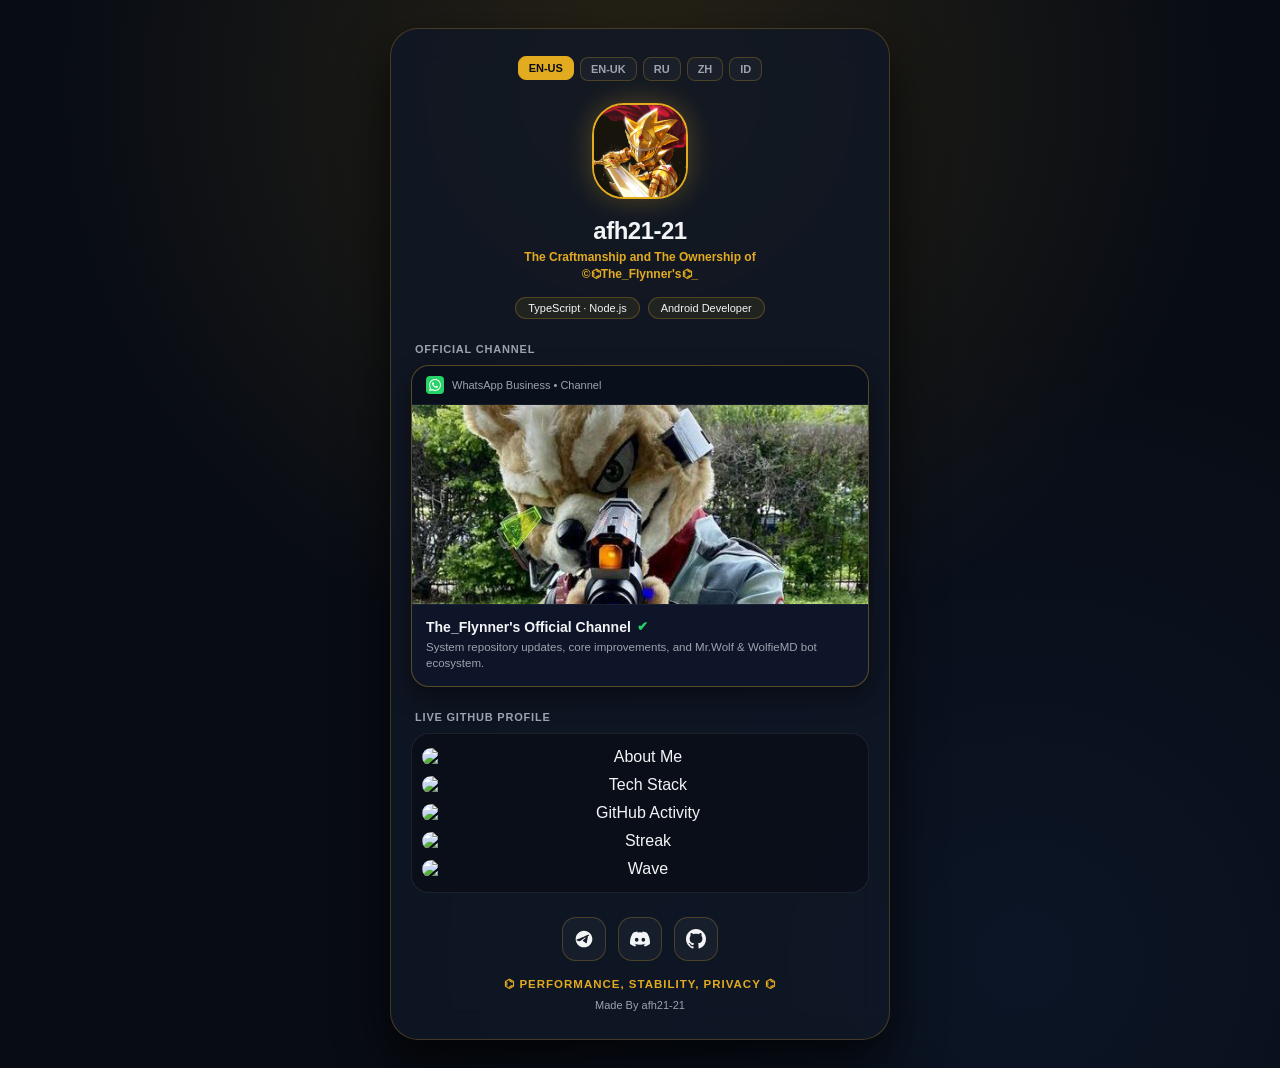
==== index.html @ c04401b0 "Modify hover transform for wa-preview-card Adjusted hover effect transform for preview card." ====
<!DOCTYPE html>
<html lang="en-us">
<head>
    <meta charset="UTF-8">
    <meta name="viewport" content="width=device-width, initial-scale=1.0">
    <title>afh21-21 | ©⌬The_Flynner's⌬_</title>
    <style>
        :root {
            --bg-color: #080c14;
            --card-bg: rgba(17, 24, 39, 0.82);
            --border-color: rgba(227, 171, 32, 0.25);
            --text-primary: #f3f4f6;
            --text-secondary: #9ca3af;
            --accent: #E3AB20;
        }
        * { box-sizing: border-box; margin: 0; padding: 0; font-family: 'Inter', -apple-system, sans-serif; }
        body {
            background-color: var(--bg-color);
            background-image: 
                radial-gradient(circle at 50% 8%, rgba(227, 171, 32, 0.14) 0%, transparent 50%),
                radial-gradient(circle at 80% 90%, rgba(59, 130, 246, 0.08) 0%, transparent 45%);
            color: var(--text-primary);
            min-height: 100vh;
            display: flex;
            flex-direction: column;
            align-items: center;
            padding: 28px 16px;
        }
        .container {
            width: 100%;
            max-width: 500px;
            background: var(--card-bg);
            backdrop-filter: blur(16px);
            -webkit-backdrop-filter: blur(16px);
            border: 1px solid var(--border-color);
            border-radius: 28px;
            padding: 28px 20px;
            box-shadow: 0 24px 50px rgba(0, 0, 0, 0.75);
            text-align: center;
            animation: slideUp 0.6s cubic-bezier(0.16, 1, 0.3, 1) forwards;
        }
        @keyframes slideUp {
            from { opacity: 0; transform: translateY(20px); }
            to { opacity: 1; transform: translateY(0); }
        }

        /* Language Switcher */
        .lang-selector {
            display: flex;
            justify-content: center;
            gap: 6px;
            margin-bottom: 22px;
            flex-wrap: wrap;
        }
        .lang-btn {
            background: rgba(255, 255, 255, 0.03);
            border: 1px solid var(--border-color);
            color: var(--text-secondary);
            padding: 5px 10px;
            font-size: 11px;
            font-weight: 600;
            border-radius: 8px;
            cursor: pointer;
            transition: all 0.2s ease;
        }
        .lang-btn.active, .lang-btn:hover {
            background: var(--accent);
            border-color: var(--accent);
            color: #080c14;
            transform: translateY(-1px);
        }

        /* Profile Utama */
        .avatar {
            width: 96px;
            height: 96px;
            border-radius: 32px;
            border: 2px solid var(--accent);
            object-fit: cover;
            margin: 0 auto 14px;
            box-shadow: 0 0 28px rgba(227, 171, 32, 0.3);
            transition: transform 0.3s ease;
        }
        .avatar:hover { transform: scale(1.05); }
        h1 { font-size: 24px; font-weight: 800; margin-bottom: 4px; letter-spacing: -0.5px; }
        .subtitle { font-size: 12px; color: var(--accent); font-weight: 600; margin-bottom: 14px; line-height: 1.4; }
        .chips-container {
            display: flex;
            justify-content: center;
            gap: 8px;
            margin-bottom: 24px;
            flex-wrap: wrap;
        }
        .chip {
            background: rgba(227, 171, 32, 0.08);
            border: 1px solid rgba(227, 171, 32, 0.25);
            color: var(--text-primary);
            padding: 4px 12px;
            border-radius: 20px;
            font-size: 11px;
            font-weight: 500;
        }

        .section-label {
            font-size: 11px;
            font-weight: 700;
            text-transform: uppercase;
            letter-spacing: 0.8px;
            color: var(--text-secondary);
            margin-bottom: 10px;
            text-align: left;
            padding-left: 4px;
        }

        /* WhatsApp Channel Preview Card */
        .wa-preview-card {
            display: block;
            background: rgba(15, 23, 42, 0.9);
            border: 1px solid rgba(227, 171, 32, 0.35);
            border-radius: 18px;
            overflow: hidden;
            text-decoration: none;
            margin-bottom: 24px;
            transition: all 0.25s cubic-bezier(0.4, 0, 0.2, 1);
            text-align: left;
            box-shadow: 0 10px 25px rgba(0, 0, 0, 0.45);
        }
        .wa-preview-card:hover {
            border-color: var(--accent);
            transform: translateY(-5px);
            box-shadow: 0 14px 32px rgba(227, 171, 32, 0.25);
        }
        .wa-preview-header {
            padding: 10px 14px;
            display: flex;
            align-items: center;
            gap: 8px;
            background: rgba(0, 0, 0, 0.3);
            border-bottom: 1px solid rgba(255, 255, 255, 0.05);
        }
        .wa-app-icon {
            width: 18px;
            height: 18px;
            background: #25D366;
            border-radius: 4px;
            display: flex;
            align-items: center;
            justify-content: center;
        }
        .wa-app-icon svg {
            width: 12px;
            height: 12px;
            fill: #ffffff;
        }
        .wa-app-meta { font-size: 11px; color: var(--text-secondary); font-weight: 500; }
        .wa-preview-banner {
            width: 100%;
            height: 200px;
            object-fit: cover;
            display: block;
            border-bottom: 1px solid rgba(255, 255, 255, 0.05);
        }
        .wa-preview-body { padding: 14px; }
        .wa-channel-title {
            font-size: 14px;
            font-weight: 700;
            color: var(--text-primary);
            margin-bottom: 4px;
            display: flex;
            align-items: center;
            gap: 6px;
        }
        .verified-badge { color: #25D366; font-size: 13px; }
        .wa-channel-desc { font-size: 11.5px; color: var(--text-secondary); line-height: 1.45; }

        /* Live GitHub Profile Embed Box */
        .live-readme-box {
            background: rgba(11, 15, 25, 0.85);
            border: 1px solid rgba(255, 255, 255, 0.08);
            border-radius: 18px;
            padding: 14px 10px;
            margin-bottom: 24px;
            display: flex;
            flex-direction: column;
            gap: 10px;
        }
        .live-readme-box img {
            width: 100%;
            height: auto;
            border-radius: 10px;
            display: block;
        }

        /* Ikon Sosial Media */
        .socials {
            display: flex;
            justify-content: center;
            gap: 12px;
            margin-bottom: 16px;
        }
        .social-icon {
            width: 44px;
            height: 44px;
            border-radius: 14px;
            background: rgba(255, 255, 255, 0.04);
            border: 1px solid rgba(227, 171, 32, 0.25);
            display: flex;
            align-items: center;
            justify-content: center;
            color: var(--text-primary);
            text-decoration: none;
            transition: all 0.2s ease;
        }
        .social-icon svg {
            width: 20px;
            height: 20px;
            fill: currentColor;
        }
        .social-icon:hover {
            background: var(--accent);
            color: #080c14;
            border-color: var(--accent);
            transform: translateY(-2px);
            box-shadow: 0 4px 12px rgba(227, 171, 32, 0.3);
        }

        /* Slogan & Footer */
        .slogan {
            font-size: 11.5px;
            font-weight: 700;
            color: var(--accent);
            letter-spacing: 1px;
            text-transform: uppercase;
            margin-bottom: 8px;
        }
        .footer { font-size: 11px; color: var(--text-secondary); }
    </style>
</head>
<body>

    <div class="container">
        <!-- Switcher Bahasa -->
        <div class="lang-selector">
            <button class="lang-btn active" onclick="setLanguage('en-us', this)">EN-US</button>
            <button class="lang-btn" onclick="setLanguage('en-uk', this)">EN-UK</button>
            <button class="lang-btn" onclick="setLanguage('ru', this)">RU</button>
            <button class="lang-btn" onclick="setLanguage('zh', this)">ZH</button>
            <button class="lang-btn" onclick="setLanguage('id', this)">ID</button>
        </div>

        <!-- 1. ATAS: PROFIL UTAMA -->
        <img src="assets/avatar.png" alt="afh21-21" class="avatar" onerror="this.src='https://avatars.githubusercontent.com/u/afh21-21'">
        <h1>afh21-21</h1>
        <div class="subtitle">The Craftmanship and The Ownership of<br>©⌬The_Flynner's⌬_</div>
        <div class="chips-container">
            <span class="chip">TypeScript · Node.js</span>
            <span class="chip">Android Developer</span>
        </div>

        <!-- 2. TENGAH: SALURAN OFFICIAL WHATSAPP (FIXED: Mengarah ke channel-banner.png & Logo WhatsApp SVG) -->
        <div class="section-label" id="lbl-official">Official Channel</div>
        <a href="https://whatsapp.com/channel/0029Vb8z0o4EquiN4xtNHJ2q" target="_blank" class="wa-preview-card">
            <div class="wa-preview-header">
                <div class="wa-app-icon">
                    <!-- Logo Resmi WhatsApp SVG -->
                    <svg viewBox="0 0 24 24"><path d="M.057 24l1.687-6.163c-1.041-1.804-1.588-3.849-1.587-5.946.003-6.556 5.338-11.891 11.893-11.891 3.181.001 6.167 1.24 8.413 3.488 2.245 2.248 3.481 5.236 3.48 8.414-.003 6.557-5.338 11.892-11.893 11.892-1.99-.001-3.951-.5-5.688-1.448l-6.305 1.654zm6.597-3.807c1.676.995 3.276 1.591 5.392 1.592 5.448 0 9.886-4.434 9.889-9.885.002-5.462-4.415-9.89-9.881-9.892-5.452 0-9.887 4.434-9.889 9.884-.001 2.225.651 3.891 1.746 5.634l-.999 3.648 3.742-.981zm11.387-5.464c-.074-.124-.272-.198-.57-.347-.297-.149-1.758-.868-2.031-.967-.272-.099-.47-.149-.669.149-.198.297-.768.967-.941 1.165-.173.198-.347.223-.644.074-.297-.149-1.255-.462-2.39-1.475-.883-.788-1.48-1.761-1.653-2.059-.173-.297-.018-.458.13-.606.134-.133.297-.347.446-.521.151-.172.2-.296.3-.495.099-.198.05-.372-.025-.521-.075-.148-.669-1.611-.916-2.206-.242-.579-.487-.501-.669-.51l-.57-.01c-.198 0-.52.074-.792.372s-1.04 1.016-1.04 2.479 1.065 2.876 1.213 3.074c.149.198 2.095 3.2 5.076 4.487.709.306 1.263.489 1.694.626.712.226 1.36.194 1.872.118.571-.085 1.758-.719 2.006-1.413.248-.695.248-1.29.173-1.414z"/></svg>
                </div>
                <div class="wa-app-meta">WhatsApp Business • Channel</div>
            </div>
            <!-- Mengarah pasti ke assets/channel-banner.png -->
            <img src="assets/channel-banner.png" alt="Saluran Resmi The_Flynner's" class="wa-preview-banner" onerror="this.src='https://avatars.githubusercontent.com/u/afh21-21'">
            <div class="wa-preview-body">
                <div class="wa-channel-title">
                    <span id="txt-channel-name">The_Flynner's Official Channel</span>
                    <span class="verified-badge">✔</span>
                </div>
                <div class="wa-channel-desc" id="txt-channel-desc">
                    System repository updates, core improvements, and Mr.Wolf & WolfieMD bot ecosystem.
                </div>
            </div>
        </a>

        <!-- 3. BAWAH: LIVE EMBED README GITHUB -->
        <div class="section-label" id="lbl-readme">Live GitHub Profile</div>
        <div class="live-readme-box">
            <img src="https://raw.githubusercontent.com/afh21-21/afh21-21/main/assets/about-dark.svg" alt="About Me">
            <img src="https://raw.githubusercontent.com/afh21-21/afh21-21/main/assets/stack-dark.svg" alt="Tech Stack">
            <img src="https://raw.githubusercontent.com/afh21-21/afh21-21/main/assets/stats-dark.svg" alt="GitHub Activity">
            <img src="https://raw.githubusercontent.com/afh21-21/afh21-21/main/assets/streak-dark.svg" alt="Streak">
            <img src="https://raw.githubusercontent.com/afh21-21/afh21-21/main/assets/wave-dark.svg" alt="Wave">
        </div>

        <!-- IKON SOSIAL MEDIA -->
        <div class="socials">
            <!-- Telegram -->
            <a href="https://t.me/LeonardoFlynn" target="_blank" class="social-icon" title="Telegram">
                <svg viewBox="0 0 24 24"><path d="M12 2C6.48 2 2 6.48 2 12s4.48 10 10 10 10-4.48 10-10S17.52 2 12 2zm4.64 6.8c-.15 1.58-.8 5.42-1.13 7.19-.14.75-.42 1-.68 1.03-.58.05-1.02-.38-1.58-.75-.88-.58-1.38-.94-2.23-1.5-.99-.65-.35-1.01.22-1.59.15-.15 2.71-2.48 2.76-2.69.01-.03.01-.14-.07-.2-.08-.06-.19-.04-.27-.02-.12.03-2.01 1.28-5.68 3.77-.54.37-1.03.55-1.47.54-.48-.01-1.4-.27-2.08-.49-.84-.27-1.51-.42-1.45-.89.03-.25.38-.51 1.05-.78 4.11-1.79 6.85-2.97 8.22-3.55 3.91-1.67 4.72-1.96 5.25-1.97.12 0 .39.03.56.17.14.12.18.28.2.45-.02.07-.02.23-.04.35z"/></svg>
            </a>
            <!-- Discord -->
            <a href="https://discord.com/users/1352214863895728128" target="_blank" class="social-icon" title="Discord">
                <svg viewBox="0 0 24 24"><path d="M20.317 4.37a19.791 19.791 0 0 0-4.885-1.515.074.074 0 0 0-.079.037c-.21.375-.444.864-.608 1.25a18.27 18.27 0 0 0-5.487 0 12.64 12.64 0 0 0-.617-1.25.077.077 0 0 0-.079-.037A19.736 19.736 0 0 0 3.677 4.37a.07.07 0 0 0-.032.027C.533 9.046-.32 13.58.099 18.057a.082.082 0 0 0 .031.057 19.9 19.9 0 0 0 5.993 3.03.078.078 0 0 0 .084-.028c.462-.63.874-1.295 1.226-1.994.021-.041.001-.09-.041-.106a13.107 13.107 0 0 1-1.872-.892.077.077 0 0 1-.008-.128 10.2 10.2 0 0 0 .372-.292.074.074 0 0 1 .077-.01c3.927 1.793 8.18 1.793 12.061 0a.074.074 0 0 1 .078.01c.12.098.246.198.373.292a.077.077 0 0 1-.006.127 12.299 12.299 0 0 1-1.873.892.077.077 0 0 0-.041.107c.36.698.772 1.362 1.225 1.993a.076.076 0 0 0 .084.028 19.839 19.839 0 0 0 6.002-3.03.077.077 0 0 0 .032-.054c.5-5.177-.838-9.674-3.549-13.66a.061.061 0 0 0-.031-.028zM8.02 15.33c-1.183 0-2.157-1.085-2.157-2.419 0-1.333.956-2.419 2.157-2.419 1.21 0 2.176 1.096 2.157 2.42 0 1.333-.956 2.418-2.157 2.418zm7.975 0c-1.183 0-2.157-1.085-2.157-2.419 0-1.333.955-2.419 2.157-2.419 1.21 0 2.176 1.096 2.157 2.42 0 1.333-.946 2.418-2.157 2.418z"/></svg>
            </a>
            <!-- GitHub -->
            <a href="https://github.com/afh21-21" target="_blank" class="social-icon" title="GitHub">
                <svg viewBox="0 0 24 24"><path d="M12 0C5.37 0 0 5.37 0 12c0 5.31 3.435 9.795 8.205 11.385.6.105.825-.255.825-.57 0-.285-.015-1.23-.015-2.235-3.015.555-3.795-.735-4.035-1.41-.135-.345-.72-1.41-1.23-1.695-.42-.225-1.02-.78-.015-.795.945-.015 1.62.87 1.845 1.23 1.08 1.815 2.805 1.305 3.495.99.105-.78.42-1.305.765-1.605-2.67-.3-5.46-1.335-5.46-5.925 0-1.305.465-2.385 1.23-3.225-.12-.3-.54-1.53.12-3.18 0 0 1.005-.315 3.3 1.23.96-.27 1.98-.405 3-.405s2.04.135 3 .405c2.295-1.56 3.3-1.23 3.3-1.23.66 1.65.24 2.88.12 3.18.765.84 1.23 1.905 1.23 3.225 0 4.605-2.805 5.625-5.475 5.925.435.375.81 1.095.81 2.22 0 1.605-.015 2.895-.015 3.3 0 .315.225.69.825.57A12.02 12.02 0 0 0 24 12c0-6.63-5.37-12-12-12z"/></svg>
            </a>
        </div>

        <!-- Slogan & Footer -->
        <div class="slogan">⌬ Performance, Stability, Privacy ⌬</div>
        <div class="footer">Made By afh21-21</div>
    </div>

    <script>
        const translations = {
            "en-us": {
                lblOfficial: "Official Channel",
                channelName: "The_Flynner's Official Channel",
                channelDesc: "System repository updates, core improvements, and Mr.Wolf & WolfieMD bot ecosystem.",
                lblReadme: "Live GitHub Profile"
            },
            "en-uk": {
                lblOfficial: "Official Channel",
                channelName: "The_Flynner's Official Channel",
                channelDesc: "System repository updates, core improvements, and Mr.Wolf & WolfieMD bot ecosystem.",
                lblReadme: "Live GitHub Profile"
            },
            ru: {
                lblOfficial: "Официальный канал",
                channelName: "Официальный канал ©⌬The_Flynner's⌬_",
                channelDesc: "Обновления системного репозитория, улучшения ядра и экосистема ботов Mr.Wolf & WolfieMD.",
                lblReadme: "Живой профиль GitHub"
            },
            zh: {
                lblOfficial: "官方频道",
                channelName: "©⌬The_Flynner's⌬_ 官方频道",
                channelDesc: "系统仓库更新、核心改进以及 Mr.Wolf 与 WolfieMD 机器人生态系统。",
                lblReadme: "GitHub 实时主页"
            },
            id: {
                lblOfficial: "Saluran Resmi",
                channelName: "Saluran Resmi ©⌬The_Flynner's⌬_",
                channelDesc: "Pembaruan repositori sistem, peningkatan inti, dan ekosistem bot Mr.Wolf & WolfieMD.",
                lblReadme: "Profil GitHub Langsung"
            }
        };

        function setLanguage(lang, btnElement) {
            document.querySelectorAll('.lang-btn').forEach(btn => btn.classList.remove('active'));
            btnElement.classList.add('active');

            const t = translations[lang];
            document.getElementById('lbl-official').innerText = t.lblOfficial;
            document.getElementById('txt-channel-name').innerText = t.channelName;
            document.getElementById('txt-channel-desc').innerText = t.channelDesc;
            document.getElementById('lbl-readme').innerText = t.lblReadme;
            
            document.documentElement.lang = lang;
        }
    </script>
</body>
</html>
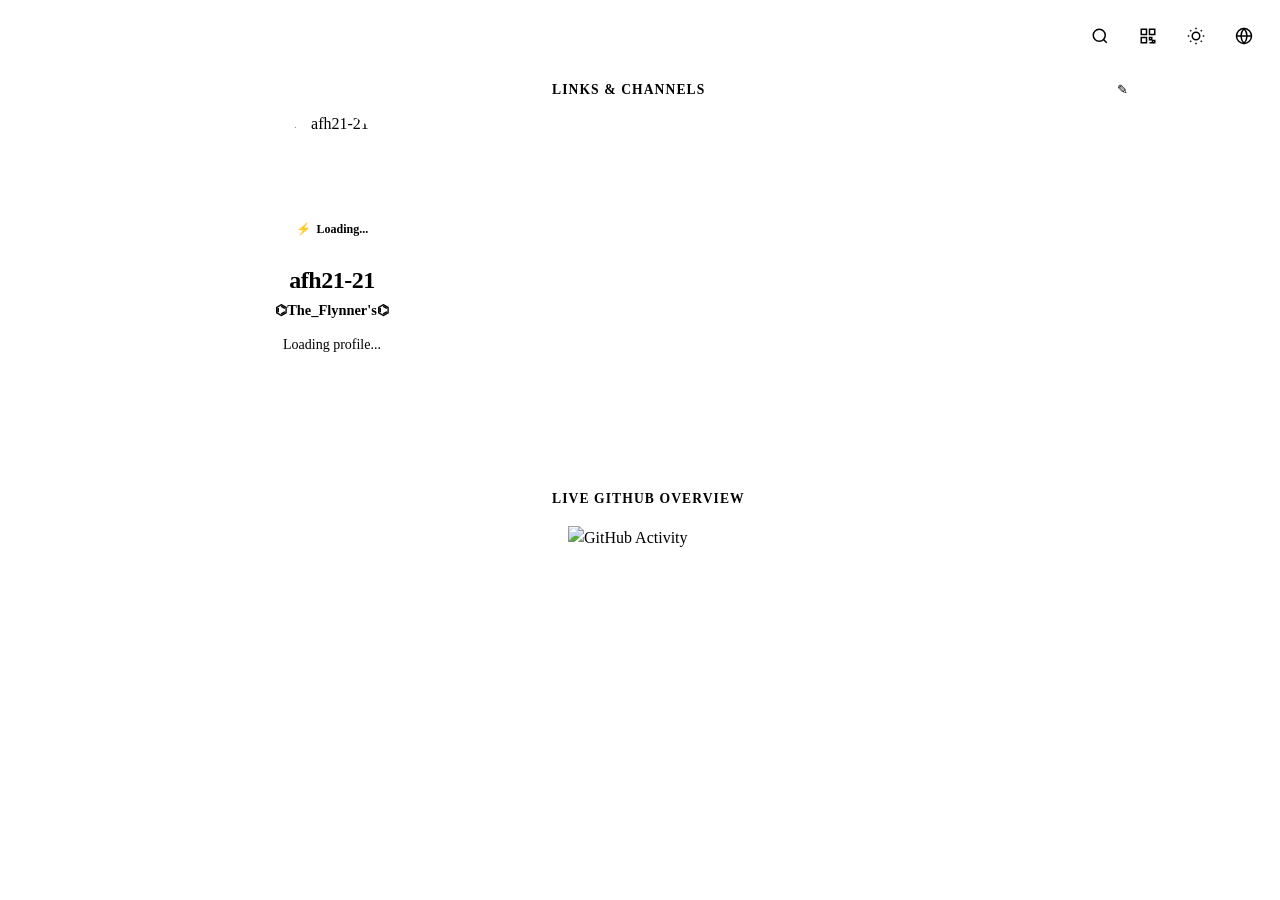
==== commit d56e90a4: "feat: add initial CSS styles for animations, layout, and themes - Created animations.css for button " ====
--- a/index.html
+++ b/index.html
@@ -1,362 +1,145 @@
 <!DOCTYPE html>
-<html lang="en-us">
+<html lang="en" data-theme="imperial">
 <head>
-    <meta charset="UTF-8">
-    <meta name="viewport" content="width=device-width, initial-scale=1.0">
-    <title>afh21-21 | ©⌬The_Flynner's⌬_</title>
-    <style>
-        :root {
-            --bg-color: #080c14;
-            --card-bg: rgba(17, 24, 39, 0.82);
-            --border-color: rgba(227, 171, 32, 0.25);
-            --text-primary: #f3f4f6;
-            --text-secondary: #9ca3af;
-            --accent: #E3AB20;
-        }
-        * { box-sizing: border-box; margin: 0; padding: 0; font-family: 'Inter', -apple-system, sans-serif; }
-        body {
-            background-color: var(--bg-color);
-            background-image: 
-                radial-gradient(circle at 50% 8%, rgba(227, 171, 32, 0.14) 0%, transparent 50%),
-                radial-gradient(circle at 80% 90%, rgba(59, 130, 246, 0.08) 0%, transparent 45%);
-            color: var(--text-primary);
-            min-height: 100vh;
-            display: flex;
-            flex-direction: column;
-            align-items: center;
-            padding: 28px 16px;
-        }
-        .container {
-            width: 100%;
-            max-width: 500px;
-            background: var(--card-bg);
-            backdrop-filter: blur(16px);
-            -webkit-backdrop-filter: blur(16px);
-            border: 1px solid var(--border-color);
-            border-radius: 28px;
-            padding: 28px 20px;
-            box-shadow: 0 24px 50px rgba(0, 0, 0, 0.75);
-            text-align: center;
-            animation: slideUp 0.6s cubic-bezier(0.16, 1, 0.3, 1) forwards;
-        }
-        @keyframes slideUp {
-            from { opacity: 0; transform: translateY(20px); }
-            to { opacity: 1; transform: translateY(0); }
-        }
+  <meta charset="UTF-8">
+  <meta name="viewport" content="width=device-width, initial-scale=1.0">
+  <title>afh21-21 • ⌬The_Flynner's⌬</title>
+  <meta name="description" content="The Craftsmanship & The Ownership — Performance, Stability, Privacy.">
+  <link rel="manifest" href="manifest.json">
+  <link rel="icon" type="image/png" href="https://github.com/afh21-21.png">
 
-        /* Language Switcher */
-        .lang-selector {
-            display: flex;
-            justify-content: center;
-            gap: 6px;
-            margin-bottom: 22px;
-            flex-wrap: wrap;
-        }
-        .lang-btn {
-            background: rgba(255, 255, 255, 0.03);
-            border: 1px solid var(--border-color);
-            color: var(--text-secondary);
-            padding: 5px 10px;
-            font-size: 11px;
-            font-weight: 600;
-            border-radius: 8px;
-            cursor: pointer;
-            transition: all 0.2s ease;
-        }
-        .lang-btn.active, .lang-btn:hover {
-            background: var(--accent);
-            border-color: var(--accent);
-            color: #080c14;
-            transform: translateY(-1px);
-        }
-
-        /* Profile Utama */
-        .avatar {
-            width: 96px;
-            height: 96px;
-            border-radius: 32px;
-            border: 2px solid var(--accent);
-            object-fit: cover;
-            margin: 0 auto 14px;
-            box-shadow: 0 0 28px rgba(227, 171, 32, 0.3);
-            transition: transform 0.3s ease;
-        }
-        .avatar:hover { transform: scale(1.05); }
-        h1 { font-size: 24px; font-weight: 800; margin-bottom: 4px; letter-spacing: -0.5px; }
-        .subtitle { font-size: 12px; color: var(--accent); font-weight: 600; margin-bottom: 14px; line-height: 1.4; }
-        .chips-container {
-            display: flex;
-            justify-content: center;
-            gap: 8px;
-            margin-bottom: 24px;
-            flex-wrap: wrap;
-        }
-        .chip {
-            background: rgba(227, 171, 32, 0.08);
-            border: 1px solid rgba(227, 171, 32, 0.25);
-            color: var(--text-primary);
-            padding: 4px 12px;
-            border-radius: 20px;
-            font-size: 11px;
-            font-weight: 500;
-        }
-
-        .section-label {
-            font-size: 11px;
-            font-weight: 700;
-            text-transform: uppercase;
-            letter-spacing: 0.8px;
-            color: var(--text-secondary);
-            margin-bottom: 10px;
-            text-align: left;
-            padding-left: 4px;
-        }
-
-        /* WhatsApp Channel Preview Card */
-        .wa-preview-card {
-            display: block;
-            background: rgba(15, 23, 42, 0.9);
-            border: 1px solid rgba(227, 171, 32, 0.35);
-            border-radius: 18px;
-            overflow: hidden;
-            text-decoration: none;
-            margin-bottom: 24px;
-            transition: all 0.25s cubic-bezier(0.4, 0, 0.2, 1);
-            text-align: left;
-            box-shadow: 0 10px 25px rgba(0, 0, 0, 0.45);
-        }
-        .wa-preview-card:hover {
-            border-color: var(--accent);
-            transform: translateY(-5px);
-            box-shadow: 0 14px 32px rgba(227, 171, 32, 0.25);
-        }
-        .wa-preview-header {
-            padding: 10px 14px;
-            display: flex;
-            align-items: center;
-            gap: 8px;
-            background: rgba(0, 0, 0, 0.3);
-            border-bottom: 1px solid rgba(255, 255, 255, 0.05);
-        }
-        .wa-app-icon {
-            width: 18px;
-            height: 18px;
-            background: #25D366;
-            border-radius: 4px;
-            display: flex;
-            align-items: center;
-            justify-content: center;
-        }
-        .wa-app-icon svg {
-            width: 12px;
-            height: 12px;
-            fill: #ffffff;
-        }
-        .wa-app-meta { font-size: 11px; color: var(--text-secondary); font-weight: 500; }
-        .wa-preview-banner {
-            width: 100%;
-            height: 200px;
-            object-fit: cover;
-            display: block;
-            border-bottom: 1px solid rgba(255, 255, 255, 0.05);
-        }
-        .wa-preview-body { padding: 14px; }
-        .wa-channel-title {
-            font-size: 14px;
-            font-weight: 700;
-            color: var(--text-primary);
-            margin-bottom: 4px;
-            display: flex;
-            align-items: center;
-            gap: 6px;
-        }
-        .verified-badge { color: #25D366; font-size: 13px; }
-        .wa-channel-desc { font-size: 11.5px; color: var(--text-secondary); line-height: 1.45; }
-
-        /* Live GitHub Profile Embed Box */
-        .live-readme-box {
-            background: rgba(11, 15, 25, 0.85);
-            border: 1px solid rgba(255, 255, 255, 0.08);
-            border-radius: 18px;
-            padding: 14px 10px;
-            margin-bottom: 24px;
-            display: flex;
-            flex-direction: column;
-            gap: 10px;
-        }
-        .live-readme-box img {
-            width: 100%;
-            height: auto;
-            border-radius: 10px;
-            display: block;
-        }
-
-        /* Ikon Sosial Media */
-        .socials {
-            display: flex;
-            justify-content: center;
-            gap: 12px;
-            margin-bottom: 16px;
-        }
-        .social-icon {
-            width: 44px;
-            height: 44px;
-            border-radius: 14px;
-            background: rgba(255, 255, 255, 0.04);
-            border: 1px solid rgba(227, 171, 32, 0.25);
-            display: flex;
-            align-items: center;
-            justify-content: center;
-            color: var(--text-primary);
-            text-decoration: none;
-            transition: all 0.2s ease;
-        }
-        .social-icon svg {
-            width: 20px;
-            height: 20px;
-            fill: currentColor;
-        }
-        .social-icon:hover {
-            background: var(--accent);
-            color: #080c14;
-            border-color: var(--accent);
-            transform: translateY(-2px);
-            box-shadow: 0 4px 12px rgba(227, 171, 32, 0.3);
-        }
-
-        /* Slogan & Footer */
-        .slogan {
-            font-size: 11.5px;
-            font-weight: 700;
-            color: var(--accent);
-            letter-spacing: 1px;
-            text-transform: uppercase;
-            margin-bottom: 8px;
-        }
-        .footer { font-size: 11px; color: var(--text-secondary); }
-    </style>
+  <!-- Modular Stylesheets -->
+  <link rel="stylesheet" href="css/reset.css">
+  <link rel="stylesheet" href="css/themes.css">
+  <link rel="stylesheet" href="css/layout.css">
+  <link rel="stylesheet" href="css/components.css">
+  <link rel="stylesheet" href="css/animations.css">
 </head>
 <body>
+  <!-- Minimalist Top-Right Icon Controls -->
+  <header class="top-controls" aria-label="Site Controls">
+    <button id="btn-search" class="icon-btn bouncy" title="Quick Search (Ctrl+K)" aria-label="Search">
+      <svg width="18" height="18" viewBox="0 0 24 24" fill="none" stroke="currentColor" stroke-width="2">
+        <circle cx="11" cy="11" r="8"></circle><line x1="21" y1="21" x2="16.65" y2="16.65"></line>
+      </svg>
+    </button>
 
-    <div class="container">
-        <!-- Switcher Bahasa -->
-        <div class="lang-selector">
-            <button class="lang-btn active" onclick="setLanguage('en-us', this)">EN-US</button>
-            <button class="lang-btn" onclick="setLanguage('en-uk', this)">EN-UK</button>
-            <button class="lang-btn" onclick="setLanguage('ru', this)">RU</button>
-            <button class="lang-btn" onclick="setLanguage('zh', this)">ZH</button>
-            <button class="lang-btn" onclick="setLanguage('id', this)">ID</button>
+    <button id="btn-qr" class="icon-btn bouncy" title="Share QR Code" aria-label="QR Code">
+      <svg width="18" height="18" viewBox="0 0 24 24" fill="none" stroke="currentColor" stroke-width="2">
+        <rect x="3" y="3" width="7" height="7"></rect><rect x="14" y="3" width="7" height="7"></rect>
+        <rect x="3" y="14" width="7" height="7"></rect><path d="M14 14h3v3h-3zm4 4h3v3h-3zm-4 3h3"></path>
+      </svg>
+    </button>
+
+    <!-- Theme Switcher Button -->
+    <div class="popover-wrapper">
+      <button id="btn-theme" class="icon-btn bouncy" title="Switch Design Theme" aria-label="Switch Theme">
+        <svg width="18" height="18" viewBox="0 0 24 24" fill="none" stroke="currentColor" stroke-width="2">
+          <circle cx="12" cy="12" r="5"></circle>
+          <path d="M12 1v2m0 18v2M4.22 4.22l1.42 1.42m12.72 12.72l1.42 1.42M1 12h2m18 0h2M4.22 19.78l1.42-1.42M18.36 5.64l1.42-1.42"></path>
+        </svg>
+      </button>
+      <div id="theme-popover" class="popover-menu hidden" role="menu">
+        <button data-set-theme="imperial" class="popover-item active">Imperial Dark</button>
+        <button data-set-theme="material" class="popover-item">Material You</button>
+        <button data-set-theme="catppuccin" class="popover-item">Catppuccin Mocha</button>
+        <button data-set-theme="apple" class="popover-item">Apple Elegant</button>
+      </div>
+    </div>
+
+    <!-- Globe Language Switcher Button -->
+    <div class="popover-wrapper">
+      <button id="btn-lang" class="icon-btn bouncy" title="Change Language" aria-label="Change Language">
+        <svg width="18" height="18" viewBox="0 0 24 24" fill="none" stroke="currentColor" stroke-width="2">
+          <circle cx="12" cy="12" r="10"></circle>
+          <line x1="2" y1="12" x2="22" y2="12"></line>
+          <path d="M12 2a15.3 15.3 0 0 1 4 10 15.3 15.3 0 0 1-4 10 15.3 15.3 0 0 1-4-10 15.3 15.3 0 0 1 4-10z"></path>
+        </svg>
+      </button>
+      <div id="lang-popover" class="popover-menu hidden" role="menu">
+        <button data-set-lang="en-US" class="popover-item active">English (US)</button>
+        <button data-set-lang="en-UK" class="popover-item">English (UK)</button>
+        <button data-set-lang="id" class="popover-item">Indonesia</button>
+        <button data-set-lang="ru" class="popover-item">Русский</button>
+        <button data-set-lang="zh" class="popover-item">中文</button>
+      </div>
+    </div>
+  </header>
+
+  <!-- Main Responsive Split-Grid Container -->
+  <main class="split-container">
+    <!-- Left Column (Sticky on Desktop) -->
+    <aside class="profile-column">
+      <div class="profile-card">
+        <div class="avatar-wrapper">
+          <img id="profile-avatar" src="https://github.com/afh21-21.png" alt="afh21-21" class="avatar-img">
+          <span id="status-badge" class="status-pill" title="Current Activity">
+            <span id="status-emoji">⚡</span>
+            <span id="status-text" class="skeleton-text">Loading...</span>
+          </span>
         </div>
 
-        <!-- 1. ATAS: PROFIL UTAMA -->
-        <img src="assets/avatar.png" alt="afh21-21" class="avatar" onerror="this.src='https://avatars.githubusercontent.com/u/afh21-21'">
-        <h1>afh21-21</h1>
-        <div class="subtitle">The Craftmanship and The Ownership of<br>©⌬The_Flynner's⌬_</div>
-        <div class="chips-container">
-            <span class="chip">TypeScript · Node.js</span>
-            <span class="chip">Android Developer</span>
-        </div>
+        <h1 id="profile-name" class="profile-title">afh21-21</h1>
+        <p id="profile-alias" class="profile-subtitle">⌬The_Flynner's⌬</p>
+        <p id="profile-bio" class="profile-bio skeleton-text">Loading profile...</p>
 
-        <!-- 2. TENGAH: SALURAN OFFICIAL WHATSAPP (FIXED: Mengarah ke channel-banner.png & Logo WhatsApp SVG) -->
-        <div class="section-label" id="lbl-official">Official Channel</div>
-        <a href="https://whatsapp.com/channel/0029Vb8z0o4EquiN4xtNHJ2q" target="_blank" class="wa-preview-card">
-            <div class="wa-preview-header">
-                <div class="wa-app-icon">
-                    <!-- Logo Resmi WhatsApp SVG -->
-                    <svg viewBox="0 0 24 24"><path d="M.057 24l1.687-6.163c-1.041-1.804-1.588-3.849-1.587-5.946.003-6.556 5.338-11.891 11.893-11.891 3.181.001 6.167 1.24 8.413 3.488 2.245 2.248 3.481 5.236 3.48 8.414-.003 6.557-5.338 11.892-11.893 11.892-1.99-.001-3.951-.5-5.688-1.448l-6.305 1.654zm6.597-3.807c1.676.995 3.276 1.591 5.392 1.592 5.448 0 9.886-4.434 9.889-9.885.002-5.462-4.415-9.89-9.881-9.892-5.452 0-9.887 4.434-9.889 9.884-.001 2.225.651 3.891 1.746 5.634l-.999 3.648 3.742-.981zm11.387-5.464c-.074-.124-.272-.198-.57-.347-.297-.149-1.758-.868-2.031-.967-.272-.099-.47-.149-.669.149-.198.297-.768.967-.941 1.165-.173.198-.347.223-.644.074-.297-.149-1.255-.462-2.39-1.475-.883-.788-1.48-1.761-1.653-2.059-.173-.297-.018-.458.13-.606.134-.133.297-.347.446-.521.151-.172.2-.296.3-.495.099-.198.05-.372-.025-.521-.075-.148-.669-1.611-.916-2.206-.242-.579-.487-.501-.669-.51l-.57-.01c-.198 0-.52.074-.792.372s-1.04 1.016-1.04 2.479 1.065 2.876 1.213 3.074c.149.198 2.095 3.2 5.076 4.487.709.306 1.263.489 1.694.626.712.226 1.36.194 1.872.118.571-.085 1.758-.719 2.006-1.413.248-.695.248-1.29.173-1.414z"/></svg>
-                </div>
-                <div class="wa-app-meta">WhatsApp Business • Channel</div>
-            </div>
-            <!-- Mengarah pasti ke assets/channel-banner.png -->
-            <img src="assets/channel-banner.png" alt="Saluran Resmi The_Flynner's" class="wa-preview-banner" onerror="this.src='https://avatars.githubusercontent.com/u/afh21-21'">
-            <div class="wa-preview-body">
-                <div class="wa-channel-title">
-                    <span id="txt-channel-name">The_Flynner's Official Channel</span>
-                    <span class="verified-badge">✔</span>
-                </div>
-                <div class="wa-channel-desc" id="txt-channel-desc">
-                    System repository updates, core improvements, and Mr.Wolf & WolfieMD bot ecosystem.
-                </div>
-            </div>
+        <!-- Social Icons Row -->
+        <nav id="social-row" class="social-row" aria-label="Social Links"></nav>
+      </div>
+    </aside>
+
+    <!-- Right Column (Links & Live GitHub Widgets) -->
+    <section class="content-column">
+      <div class="section-header">
+        <h2 id="section-links-title" class="section-title">Links & Channels</h2>
+        <!-- Secret Admin Trigger (Double-Click or Ctrl+E) -->
+        <button id="btn-edit-mode" class="edit-trigger" title="Toggle Edit Mode">✎</button>
+      </div>
+
+      <!-- Dynamic Link Cards Container (Starts with Skeleton Loaders) -->
+      <div id="links-container" class="links-grid">
+        <div class="skeleton-card"></div>
+        <div class="skeleton-card"></div>
+        <div class="skeleton-card"></div>
+        <div class="skeleton-card"></div>
+      </div>
+
+      <!-- Live GitHub Profile Card Embed -->
+      <div class="github-embed-section">
+        <h2 id="section-github-title" class="section-title">Live GitHub Overview</h2>
+        <a href="https://github.com/afh21-21" target="_blank" rel="noopener noreferrer" class="github-card bouncy">
+          <img id="github-stats-img" alt="GitHub Activity" class="github-svg" loading="lazy">
         </a>
+      </div>
+    </section>
+  </main>
 
-        <!-- 3. BAWAH: LIVE EMBED README GITHUB -->
-        <div class="section-label" id="lbl-readme">Live GitHub Profile</div>
-        <div class="live-readme-box">
-            <img src="https://raw.githubusercontent.com/afh21-21/afh21-21/main/assets/about-dark.svg" alt="About Me">
-            <img src="https://raw.githubusercontent.com/afh21-21/afh21-21/main/assets/stack-dark.svg" alt="Tech Stack">
-            <img src="https://raw.githubusercontent.com/afh21-21/afh21-21/main/assets/stats-dark.svg" alt="GitHub Activity">
-            <img src="https://raw.githubusercontent.com/afh21-21/afh21-21/main/assets/streak-dark.svg" alt="Streak">
-            <img src="https://raw.githubusercontent.com/afh21-21/afh21-21/main/assets/wave-dark.svg" alt="Wave">
-        </div>
+  <!-- Linktree-Style Preview & Click-Guard Modal -->
+  <div id="preview-modal" class="modal-backdrop hidden" role="dialog" aria-modal="true">
+    <div class="modal-card">
+      <button id="modal-close" class="modal-close-btn bouncy" aria-label="Close">✕</button>
+      <div class="modal-icon-box">
+        <img id="modal-icon" src="" alt="" width="32" height="32">
+      </div>
+      <h3 id="modal-title" class="modal-title">Link Title</h3>
+      <p id="modal-subtitle" class="modal-subtitle">Description</p>
+      <div class="modal-url-box">
+        <code id="modal-url">https://...</code>
+      </div>
+      <div class="modal-actions">
+        <button id="modal-copy-btn" class="btn-secondary bouncy">Copy Link</button>
+        <a id="modal-open-btn" href="#" target="_blank" rel="noopener noreferrer" class="btn-primary bouncy">
+          <span class="btn-label">Continue to Link</span>
+          <span class="btn-spinner hidden"></span>
+        </a>
+      </div>
+    </div>
+  </div>
 
-        <!-- IKON SOSIAL MEDIA -->
-        <div class="socials">
-            <!-- Telegram -->
-            <a href="https://t.me/LeonardoFlynn" target="_blank" class="social-icon" title="Telegram">
-                <svg viewBox="0 0 24 24"><path d="M12 2C6.48 2 2 6.48 2 12s4.48 10 10 10 10-4.48 10-10S17.52 2 12 2zm4.64 6.8c-.15 1.58-.8 5.42-1.13 7.19-.14.75-.42 1-.68 1.03-.58.05-1.02-.38-1.58-.75-.88-.58-1.38-.94-2.23-1.5-.99-.65-.35-1.01.22-1.59.15-.15 2.71-2.48 2.76-2.69.01-.03.01-.14-.07-.2-.08-.06-.19-.04-.27-.02-.12.03-2.01 1.28-5.68 3.77-.54.37-1.03.55-1.47.54-.48-.01-1.4-.27-2.08-.49-.84-.27-1.51-.42-1.45-.89.03-.25.38-.51 1.05-.78 4.11-1.79 6.85-2.97 8.22-3.55 3.91-1.67 4.72-1.96 5.25-1.97.12 0 .39.03.56.17.14.12.18.28.2.45-.02.07-.02.23-.04.35z"/></svg>
-            </a>
-            <!-- Discord -->
-            <a href="https://discord.com/users/1352214863895728128" target="_blank" class="social-icon" title="Discord">
-                <svg viewBox="0 0 24 24"><path d="M20.317 4.37a19.791 19.791 0 0 0-4.885-1.515.074.074 0 0 0-.079.037c-.21.375-.444.864-.608 1.25a18.27 18.27 0 0 0-5.487 0 12.64 12.64 0 0 0-.617-1.25.077.077 0 0 0-.079-.037A19.736 19.736 0 0 0 3.677 4.37a.07.07 0 0 0-.032.027C.533 9.046-.32 13.58.099 18.057a.082.082 0 0 0 .031.057 19.9 19.9 0 0 0 5.993 3.03.078.078 0 0 0 .084-.028c.462-.63.874-1.295 1.226-1.994.021-.041.001-.09-.041-.106a13.107 13.107 0 0 1-1.872-.892.077.077 0 0 1-.008-.128 10.2 10.2 0 0 0 .372-.292.074.074 0 0 1 .077-.01c3.927 1.793 8.18 1.793 12.061 0a.074.074 0 0 1 .078.01c.12.098.246.198.373.292a.077.077 0 0 1-.006.127 12.299 12.299 0 0 1-1.873.892.077.077 0 0 0-.041.107c.36.698.772 1.362 1.225 1.993a.076.076 0 0 0 .084.028 19.839 19.839 0 0 0 6.002-3.03.077.077 0 0 0 .032-.054c.5-5.177-.838-9.674-3.549-13.66a.061.061 0 0 0-.031-.028zM8.02 15.33c-1.183 0-2.157-1.085-2.157-2.419 0-1.333.956-2.419 2.157-2.419 1.21 0 2.176 1.096 2.157 2.42 0 1.333-.956 2.418-2.157 2.418zm7.975 0c-1.183 0-2.157-1.085-2.157-2.419 0-1.333.955-2.419 2.157-2.419 1.21 0 2.176 1.096 2.157 2.42 0 1.333-.946 2.418-2.157 2.418z"/></svg>
-            </a>
-            <!-- GitHub -->
-            <a href="https://github.com/afh21-21" target="_blank" class="social-icon" title="GitHub">
-                <svg viewBox="0 0 24 24"><path d="M12 0C5.37 0 0 5.37 0 12c0 5.31 3.435 9.795 8.205 11.385.6.105.825-.255.825-.57 0-.285-.015-1.23-.015-2.235-3.015.555-3.795-.735-4.035-1.41-.135-.345-.72-1.41-1.23-1.695-.42-.225-1.02-.78-.015-.795.945-.015 1.62.87 1.845 1.23 1.08 1.815 2.805 1.305 3.495.99.105-.78.42-1.305.765-1.605-2.67-.3-5.46-1.335-5.46-5.925 0-1.305.465-2.385 1.23-3.225-.12-.3-.54-1.53.12-3.18 0 0 1.005-.315 3.3 1.23.96-.27 1.98-.405 3-.405s2.04.135 3 .405c2.295-1.56 3.3-1.23 3.3-1.23.66 1.65.24 2.88.12 3.18.765.84 1.23 1.905 1.23 3.225 0 4.605-2.805 5.625-5.475 5.925.435.375.81 1.095.81 2.22 0 1.605-.015 2.895-.015 3.3 0 .315.225.69.825.57A12.02 12.02 0 0 0 24 12c0-6.63-5.37-12-12-12z"/></svg>
-            </a>
-        </div>
+  <!-- Toast Notification -->
+  <div id="toast" class="toast hidden"></div>
 
-        <!-- Slogan & Footer -->
-        <div class="slogan">⌬ Performance, Stability, Privacy ⌬</div>
-        <div class="footer">Made By afh21-21</div>
-    </div>
-
-    <script>
-        const translations = {
-            "en-us": {
-                lblOfficial: "Official Channel",
-                channelName: "The_Flynner's Official Channel",
-                channelDesc: "System repository updates, core improvements, and Mr.Wolf & WolfieMD bot ecosystem.",
-                lblReadme: "Live GitHub Profile"
-            },
-            "en-uk": {
-                lblOfficial: "Official Channel",
-                channelName: "The_Flynner's Official Channel",
-                channelDesc: "System repository updates, core improvements, and Mr.Wolf & WolfieMD bot ecosystem.",
-                lblReadme: "Live GitHub Profile"
-            },
-            ru: {
-                lblOfficial: "Официальный канал",
-                channelName: "Официальный канал ©⌬The_Flynner's⌬_",
-                channelDesc: "Обновления системного репозитория, улучшения ядра и экосистема ботов Mr.Wolf & WolfieMD.",
-                lblReadme: "Живой профиль GitHub"
-            },
-            zh: {
-                lblOfficial: "官方频道",
-                channelName: "©⌬The_Flynner's⌬_ 官方频道",
-                channelDesc: "系统仓库更新、核心改进以及 Mr.Wolf 与 WolfieMD 机器人生态系统。",
-                lblReadme: "GitHub 实时主页"
-            },
-            id: {
-                lblOfficial: "Saluran Resmi",
-                channelName: "Saluran Resmi ©⌬The_Flynner's⌬_",
-                channelDesc: "Pembaruan repositori sistem, peningkatan inti, dan ekosistem bot Mr.Wolf & WolfieMD.",
-                lblReadme: "Profil GitHub Langsung"
-            }
-        };
-
-        function setLanguage(lang, btnElement) {
-            document.querySelectorAll('.lang-btn').forEach(btn => btn.classList.remove('active'));
-            btnElement.classList.add('active');
-
-            const t = translations[lang];
-            document.getElementById('lbl-official').innerText = t.lblOfficial;
-            document.getElementById('txt-channel-name').innerText = t.channelName;
-            document.getElementById('txt-channel-desc').innerText = t.channelDesc;
-            document.getElementById('lbl-readme').innerText = t.lblReadme;
-            
-            document.documentElement.lang = lang;
-        }
-    </script>
+  <!-- Modular Scripts -->
+  <script type="module" src="js/app.js"></script>
 </body>
-</html>
+</html>
--- a/css/layout.css
+++ b/css/layout.css
@@ -0,0 +1,41 @@
+.top-controls {
+  position: fixed;
+  top: 1rem;
+  right: 1rem;
+  z-index: 100;
+  display: flex;
+  align-items: center;
+  gap: 0.5rem;
+}
+
+.split-container {
+  width: 100%;
+  max-width: 520px;
+  margin: 0 auto;
+  padding: 4.5rem 1.25rem 3rem;
+  display: grid;
+  grid-template-columns: 1fr;
+  gap: 1.75rem;
+}
+
+/* Desktop Split-Grid Menyamping */
+@media (min-width: 900px) {
+  .split-container {
+    max-width: 1040px;
+    padding: 5rem 2rem 4rem;
+    grid-template-columns: 360px 1fr;
+    gap: 2.5rem;
+    align-items: start;
+  }
+
+  .profile-column {
+    position: sticky;
+    top: 5rem;
+  }
+}
+
+.content-column {
+  display: flex;
+  flex-direction: column;
+  gap: 1.75rem;
+}
--- a/css/components.css
+++ b/css/components.css
@@ -0,0 +1,332 @@
+/* Icon-Only Header Buttons & Popovers */
+.icon-btn {
+  width: 40px;
+  height: 40px;
+  border-radius: 50%;
+  background: var(--bg-surface);
+  border: var(--border-width) solid var(--border-color);
+  backdrop-filter: var(--backdrop-blur);
+  display: grid;
+  place-items: center;
+  color: var(--text-primary);
+  box-shadow: var(--shadow-card);
+}
+
+.icon-btn:hover {
+  border-color: var(--accent);
+  color: var(--accent);
+}
+
+.popover-wrapper {
+  position: relative;
+}
+
+.popover-menu {
+  position: absolute;
+  top: calc(100% + 8px);
+  right: 0;
+  min-width: 165px;
+  background: var(--bg-elevated);
+  border: var(--border-width) solid var(--border-color);
+  backdrop-filter: var(--backdrop-blur);
+  border-radius: 16px;
+  padding: 0.4rem;
+  box-shadow: 0 14px 34px rgba(0, 0, 0, 0.35);
+  display: flex;
+  flex-direction: column;
+  gap: 0.25rem;
+  z-index: 120;
+}
+
+.popover-item {
+  text-align: left;
+  padding: 0.55rem 0.85rem;
+  border-radius: 10px;
+  font-size: 0.875rem;
+  font-weight: 500;
+  color: var(--text-secondary);
+  transition: background 0.2s, color 0.2s;
+}
+
+.popover-item:hover,
+.popover-item.active {
+  background: var(--accent-soft);
+  color: var(--accent);
+  font-weight: 600;
+}
+
+/* Profile Card (Kolom Kiri) */
+.profile-card {
+  background: var(--bg-surface);
+  border: var(--border-width) solid var(--border-color);
+  backdrop-filter: var(--backdrop-blur);
+  border-radius: var(--radius-card);
+  padding: 2rem 1.5rem;
+  text-align: center;
+  box-shadow: var(--shadow-card);
+}
+
+.avatar-wrapper {
+  position: relative;
+  width: 104px;
+  margin: 0 auto 1.25rem;
+}
+
+.avatar-img {
+  width: 104px;
+  height: 104px;
+  border-radius: 50%;
+  object-fit: cover;
+  border: 2.5px solid var(--accent);
+}
+
+.status-pill {
+  display: inline-flex;
+  align-items: center;
+  gap: 0.35rem;
+  margin-top: -12px;
+  padding: 0.25rem 0.75rem;
+  border-radius: 999px;
+  background: var(--bg-elevated);
+  border: 1px solid var(--border-color);
+  font-size: 0.75rem;
+  font-weight: 600;
+  color: var(--accent);
+}
+
+.profile-title {
+  font-size: 1.5rem;
+  font-weight: 800;
+  letter-spacing: -0.02em;
+}
+
+.profile-subtitle {
+  font-size: 0.9rem;
+  color: var(--accent);
+  font-weight: 600;
+  margin-top: 0.15rem;
+}
+
+.profile-bio {
+  font-size: 0.875rem;
+  color: var(--text-secondary);
+  margin-top: 0.75rem;
+}
+
+.social-row {
+  display: flex;
+  justify-content: center;
+  gap: 0.75rem;
+  margin-top: 1.35rem;
+}
+
+.social-btn {
+  width: 42px;
+  height: 42px;
+  border-radius: 50%;
+  background: var(--accent-soft);
+  color: var(--accent);
+  display: grid;
+  place-items: center;
+}
+
+/* Link Cards (Kolom Kanan) */
+.section-header {
+  display: flex;
+  align-items: center;
+  justify-content: space-between;
+  margin-bottom: 0.75rem;
+}
+
+.section-title {
+  font-size: 0.85rem;
+  text-transform: uppercase;
+  letter-spacing: 0.08em;
+  color: var(--text-secondary);
+  font-weight: 700;
+}
+
+.links-grid {
+  display: flex;
+  flex-direction: column;
+  gap: 0.85rem;
+}
+
+.link-card {
+  display: flex;
+  align-items: center;
+  gap: 0.9rem;
+  padding: 0.95rem 1.1rem;
+  background: var(--bg-surface);
+  border: var(--border-width) solid var(--border-color);
+  backdrop-filter: var(--backdrop-blur);
+  border-radius: var(--radius-btn);
+  box-shadow: var(--shadow-card);
+  position: relative;
+}
+
+.link-card.featured {
+  border-color: var(--accent);
+  background: linear-gradient(135deg, var(--bg-surface), var(--accent-soft));
+}
+
+.link-card:hover {
+  background: var(--bg-surface-hover);
+  border-color: var(--accent);
+}
+
+.link-icon {
+  width: 42px;
+  height: 42px;
+  border-radius: 12px;
+  background: var(--accent-soft);
+  display: grid;
+  place-items: center;
+  flex-shrink: 0;
+}
+
+.link-info {
+  flex: 1;
+  min-width: 0;
+}
+
+.link-title {
+  font-size: 0.95rem;
+  font-weight: 700;
+  white-space: nowrap;
+  overflow: hidden;
+  text-overflow: ellipsis;
+}
+
+.link-subtitle {
+  font-size: 0.8rem;
+  color: var(--text-secondary);
+  white-space: nowrap;
+  overflow: hidden;
+  text-overflow: ellipsis;
+}
+
+.link-more-btn {
+  width: 34px;
+  height: 34px;
+  border-radius: 50%;
+  display: grid;
+  place-items: center;
+  color: var(--text-secondary);
+  font-weight: 700;
+}
+
+.link-more-btn:hover {
+  background: var(--accent-soft);
+  color: var(--accent);
+}
+
+/* GitHub Card */
+.github-card {
+  display: block;
+  background: var(--bg-surface);
+  border: var(--border-width) solid var(--border-color);
+  border-radius: var(--radius-card);
+  padding: 1rem;
+  box-shadow: var(--shadow-card);
+}
+
+/* Modal Preview */
+.modal-backdrop {
+  position: fixed;
+  inset: 0;
+  background: rgba(0, 0, 0, 0.65);
+  backdrop-filter: blur(6px);
+  display: grid;
+  place-items: center;
+  padding: 1.25rem;
+  z-index: 200;
+}
+
+.modal-card {
+  width: 100%;
+  max-width: 400px;
+  background: var(--bg-elevated);
+  border: var(--border-width) solid var(--border-color);
+  border-radius: var(--radius-card);
+  padding: 1.75rem 1.5rem;
+  text-align: center;
+  position: relative;
+  box-shadow: 0 20px 50px rgba(0, 0, 0, 0.55);
+}
+
+.modal-close-btn {
+  position: absolute;
+  top: 1rem;
+  right: 1rem;
+  width: 32px;
+  height: 32px;
+  border-radius: 50%;
+  background: var(--accent-soft);
+  color: var(--text-primary);
+}
+
+.modal-icon-box {
+  width: 56px;
+  height: 56px;
+  margin: 0 auto 1rem;
+  border-radius: 16px;
+  background: var(--accent-soft);
+  display: grid;
+  place-items: center;
+}
+
+.modal-url-box {
+  margin: 1rem 0 1.25rem;
+  padding: 0.6rem 0.85rem;
+  border-radius: 10px;
+  background: var(--bg-page);
+  font-size: 0.78rem;
+  color: var(--text-secondary);
+  overflow: hidden;
+  text-overflow: ellipsis;
+  white-space: nowrap;
+}
+
+.modal-actions {
+  display: grid;
+  grid-template-columns: 1fr 1.3fr;
+  gap: 0.65rem;
+}
+
+.btn-secondary, .btn-primary {
+  padding: 0.75rem 1rem;
+  border-radius: var(--radius-btn);
+  font-size: 0.875rem;
+  font-weight: 700;
+  display: inline-flex;
+  align-items: center;
+  justify-content: center;
+  gap: 0.45rem;
+}
+
+.btn-secondary {
+  background: var(--accent-soft);
+  color: var(--accent);
+}
+
+.btn-primary {
+  background: var(--accent);
+  color: var(--accent-contrast);
+}
+
+/* Toast Notification */
+.toast {
+  position: fixed;
+  bottom: 1.5rem;
+  left: 50%;
+  transform: translateX(-50%);
+  background: var(--accent);
+  color: var(--accent-contrast);
+  padding: 0.65rem 1.25rem;
+  border-radius: 999px;
+  font-size: 0.85rem;
+  font-weight: 700;
+  z-index: 300;
+  box-shadow: 0 8px 24px rgba(0, 0, 0, 0.35);
+}
--- a/css/animations.css
+++ b/css/animations.css
@@ -0,0 +1,51 @@
+/* Bouncy Spring Physics pada Tombol & Kartu */
+.bouncy {
+  transition: transform 0.38s var(--spring-curve), background-color 0.25s ease, border-color 0.25s ease;
+}
+
+.bouncy:hover {
+  transform: translateY(-2px) scale(1.015);
+}
+
+.bouncy:active {
+  transform: scale(0.95);
+  transition-duration: 0.1s;
+}
+
+/* Skeleton Loader Shimmer saat jaringan lambat */
+.skeleton-card {
+  height: 70px;
+  border-radius: var(--radius-btn);
+  background: linear-gradient(
+    90deg,
+    var(--bg-surface) 25%,
+    var(--bg-surface-hover) 50%,
+    var(--bg-surface) 75%
+  );
+  background-size: 200% 100%;
+  animation: shimmer 1.4s infinite linear;
+}
+
+@keyframes shimmer {
+  0% { background-position: 200% 0; }
+  100% { background-position: -200% 0; }
+}
+
+/* Click Guard / Loading Spinner State */
+.is-loading {
+  pointer-events: none;
+  opacity: 0.75;
+}
+
+.btn-spinner {
+  width: 15px;
+  height: 15px;
+  border: 2px solid currentColor;
+  border-top-color: transparent;
+  border-radius: 50%;
+  animation: spin 0.65s linear infinite;
+}
+
+@keyframes spin {
+  to { transform: rotate(360deg); }
+}
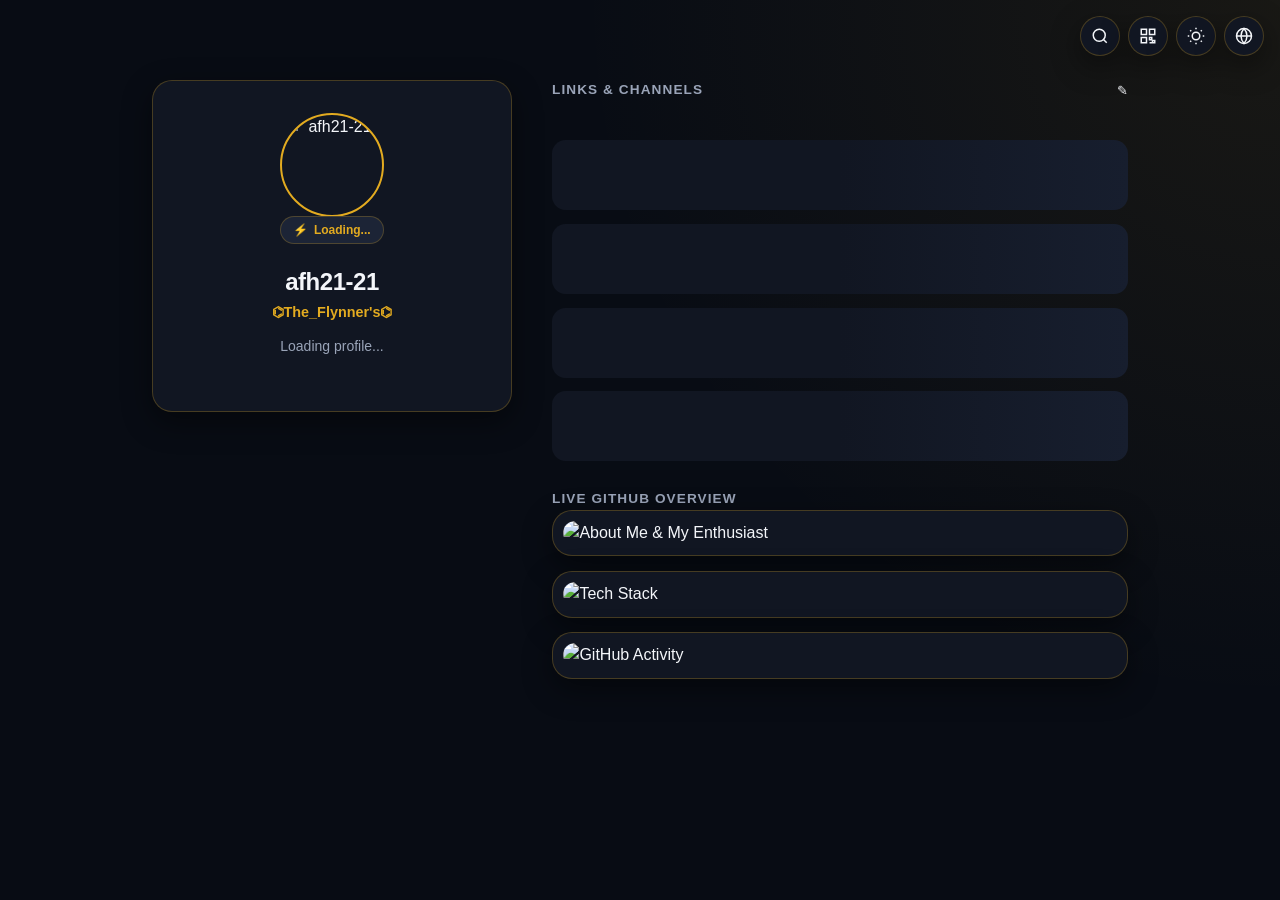
==== commit b0e0cce3: "feat: implement GitHub profile cards with auto theme sync and add new icons" ====
--- a/index.html
+++ b/index.html
@@ -104,15 +104,21 @@
         <div class="skeleton-card"></div>
       </div>
 
-      <!-- Live GitHub Profile Card Embed -->
+<!-- Live GitHub Profile Cards Embed (Auto Dark/Light Sync) -->
       <div class="github-embed-section">
         <h2 id="section-github-title" class="section-title">Live GitHub Overview</h2>
-        <a href="https://github.com/afh21-21" target="_blank" rel="noopener noreferrer" class="github-card bouncy">
-          <img id="github-stats-img" alt="GitHub Activity" class="github-svg" loading="lazy">
-        </a>
+        <div id="github-cards-grid" class="github-cards-grid">
+          <a href="https://github.com/afh21-21" target="_blank" rel="noopener noreferrer" class="github-card bouncy">
+            <img id="gh-about-img" alt="About Me & My Enthusiast" loading="lazy">
+          </a>
+          <a href="https://github.com/afh21-21" target="_blank" rel="noopener noreferrer" class="github-card bouncy">
+            <img id="gh-stack-img" alt="Tech Stack" loading="lazy">
+          </a>
+          <a href="https://github.com/afh21-21" target="_blank" rel="noopener noreferrer" class="github-card bouncy">
+            <img id="gh-stats-img" alt="GitHub Activity" loading="lazy">
+          </a>
+        </div>
       </div>
-    </section>
-  </main>
 
   <!-- Linktree-Style Preview & Click-Guard Modal -->
   <div id="preview-modal" class="modal-backdrop hidden" role="dialog" aria-modal="true">
--- a/css/themes.css
+++ b/css/themes.css
@@ -0,0 +1,84 @@
+:root {
+  --font-main: -apple-system, BlinkMacSystemFont, "Segoe UI", Roboto, Inter, sans-serif;
+  --spring-curve: cubic-bezier(0.34, 1.56, 0.64, 1);
+}
+
+/* 1. IMPERIAL DARK (Default — Hitam Pekat + Emas Mewah) */
+[data-theme="imperial"] {
+  --bg-page: #080c14;
+  --bg-gradient: radial-gradient(circle at top right, rgba(227, 171, 32, 0.08), transparent 45%);
+  --bg-surface: #111622;
+  --bg-surface-hover: #171e2e;
+  --bg-elevated: #1c2436;
+  --text-primary: #f4f6fa;
+  --text-secondary: #9aa4b8;
+  --accent: #e3ab20;
+  --accent-soft: rgba(227, 171, 32, 0.14);
+  --accent-contrast: #080c14;
+  --border-color: rgba(227, 171, 32, 0.25);
+  --border-width: 1px;
+  --radius-card: 20px;
+  --radius-btn: 14px;
+  --shadow-card: 0 10px 30px rgba(0, 0, 0, 0.45);
+  --backdrop-blur: none;
+}
+
+/* 2. MATERIAL YOU (Android 14+ — Sudut Pil Ekstra Membulat & Tonal Surface) */
+[data-theme="material"] {
+  --bg-page: #131318;
+  --bg-gradient: none;
+  --bg-surface: #1f1f26;
+  --bg-surface-hover: #2a2933;
+  --bg-elevated: #353440;
+  --text-primary: #e5e1e9;
+  --text-secondary: #c8c5d0;
+  --accent: #c5c0ff;
+  --accent-soft: #433e77;
+  --accent-contrast: #2c275f;
+  --border-color: transparent;
+  --border-width: 0px;
+  --radius-card: 28px;
+  --radius-btn: 999px;
+  --shadow-card: none;
+  --backdrop-blur: none;
+}
+
+/* 3. CATPPUCCIN MOCHA (Developer VS Code Vibe — Pastel Mauve & Outline Tegas) */
+[data-theme="catppuccin"] {
+  --bg-page: #1e1e2e;
+  --bg-gradient: none;
+  --bg-surface: #313244;
+  --bg-surface-hover: #45475a;
+  --bg-elevated: #181825;
+  --text-primary: #cdd6f4;
+  --text-secondary: #a6adc8;
+  --accent: #cba6f7;
+  --accent-soft: rgba(203, 166, 247, 0.16);
+  --accent-contrast: #11111b;
+  --border-color: #585b70;
+  --border-width: 1.5px;
+  --radius-card: 12px;
+  --radius-btn: 10px;
+  --shadow-card: 4px 4px 0px #11111b;
+  --backdrop-blur: none;
+}
+
+/* 4. APPLE ELEGANT (macOS/iOS Light Frosted Glass) */
+[data-theme="apple"] {
+  --bg-page: #f5f5f7;
+  --bg-gradient: radial-gradient(circle at top left, #ffffff, #e8e8ed);
+  --bg-surface: rgba(255, 255, 255, 0.78);
+  --bg-surface-hover: rgba(255, 255, 255, 0.95);
+  --bg-elevated: rgba(255, 255, 255, 0.92);
+  --text-primary: #1d1d1f;
+  --text-secondary: #6e6e73;
+  --accent: #0071e3;
+  --accent-soft: rgba(0, 113, 227, 0.1);
+  --accent-contrast: #ffffff;
+  --border-color: rgba(0, 0, 0, 0.08);
+  --border-width: 1px;
+  --radius-card: 22px;
+  --radius-btn: 14px;
+  --shadow-card: 0 8px 24px rgba(0, 0, 0, 0.06);
+  --backdrop-blur: blur(20px);
+}
--- a/css/components.css
+++ b/css/components.css
@@ -222,13 +222,26 @@
 }
 
 /* GitHub Card */
+.github-cards-grid {
+  display: flex;
+  flex-direction: column;
+  gap: 0.9rem;
+}
+
 .github-card {
   display: block;
   background: var(--bg-surface);
   border: var(--border-width) solid var(--border-color);
   border-radius: var(--radius-card);
-  padding: 1rem;
+  padding: 0.65rem;
   box-shadow: var(--shadow-card);
+  overflow: hidden;
+}
+
+.github-card img {
+  width: 100%;
+  height: auto;
+  border-radius: calc(var(--radius-card) - 6px);
 }
 
 /* Modal Preview */
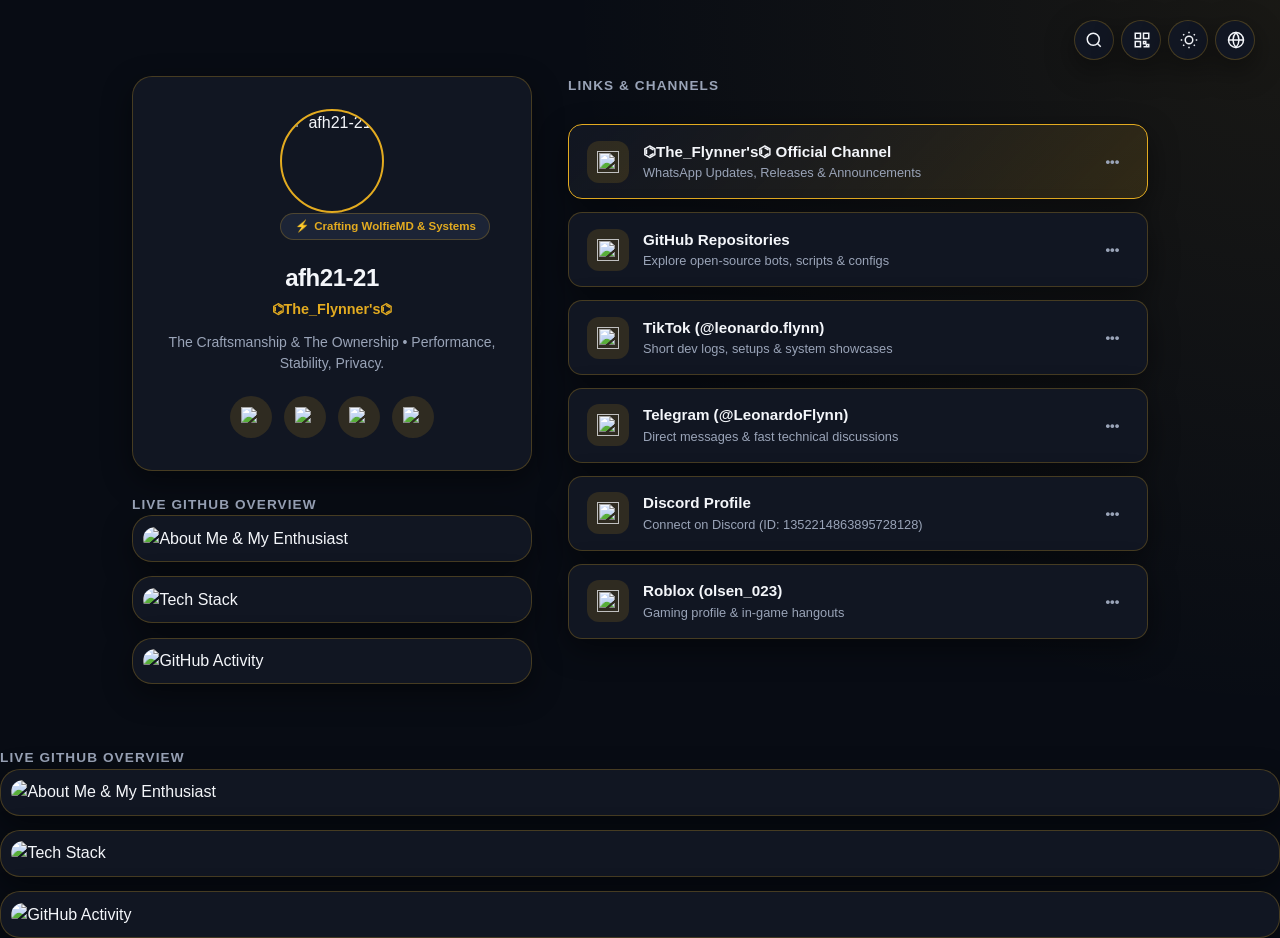
==== commit ffec789f: "feat: add admin editor with QR code sharing and GitHub profile cards integration" ====
--- a/index.html
+++ b/index.html
@@ -2,7 +2,7 @@
 <html lang="en" data-theme="imperial">
 <head>
   <meta charset="UTF-8">
-  <meta name="viewport" content="width=device-width, initial-scale=1.0">
+  <meta name="viewport" content="width=device-width, initial-scale=1.0, maximum-scale=1.0, user-scalable=no">
   <title>afh21-21 • ⌬The_Flynner's⌬</title>
   <meta name="description" content="The Craftsmanship & The Ownership — Performance, Stability, Privacy.">
   <link rel="manifest" href="manifest.json">
@@ -68,7 +68,7 @@
 
   <!-- Main Responsive Split-Grid Container -->
   <main class="split-container">
-    <!-- Left Column (Sticky on Desktop) -->
+    <!-- Left Column: Profile + Live GitHub (Sticky on Desktop) -->
     <aside class="profile-column">
       <div class="profile-card">
         <div class="avatar-wrapper">
@@ -83,26 +83,40 @@
         <p id="profile-alias" class="profile-subtitle">⌬The_Flynner's⌬</p>
         <p id="profile-bio" class="profile-bio skeleton-text">Loading profile...</p>
 
-        <!-- Social Icons Row -->
         <nav id="social-row" class="social-row" aria-label="Social Links"></nav>
+      </div>
+
+      <!-- Live GitHub Profile Cards -->
+      <div class="github-embed-section">
+        <h2 id="section-github-title" class="section-title">Live GitHub Overview</h2>
+        <div id="github-cards-grid" class="github-cards-grid">
+          <a href="https://github.com/afh21-21" target="_blank" rel="noopener noreferrer" class="github-card bouncy">
+            <img id="gh-about-img" alt="About Me & My Enthusiast" loading="lazy">
+          </a>
+          <a href="https://github.com/afh21-21" target="_blank" rel="noopener noreferrer" class="github-card bouncy">
+            <img id="gh-stack-img" alt="Tech Stack" loading="lazy">
+          </a>
+          <a href="https://github.com/afh21-21" target="_blank" rel="noopener noreferrer" class="github-card bouncy">
+            <img id="gh-stats-img" alt="GitHub Activity" loading="lazy">
+          </a>
+        </div>
       </div>
     </aside>
 
-    <!-- Right Column (Links & Live GitHub Widgets) -->
+    <!-- Right Column: Linktree Cards -->
     <section class="content-column">
       <div class="section-header">
         <h2 id="section-links-title" class="section-title">Links & Channels</h2>
-        <!-- Secret Admin Trigger (Double-Click or Ctrl+E) -->
-        <button id="btn-edit-mode" class="edit-trigger" title="Toggle Edit Mode">✎</button>
       </div>
 
-      <!-- Dynamic Link Cards Container (Starts with Skeleton Loaders) -->
       <div id="links-container" class="links-grid">
         <div class="skeleton-card"></div>
         <div class="skeleton-card"></div>
         <div class="skeleton-card"></div>
         <div class="skeleton-card"></div>
       </div>
+    </section>
+  </main>
 
 <!-- Live GitHub Profile Cards Embed (Auto Dark/Light Sync) -->
       <div class="github-embed-section">
@@ -141,6 +155,20 @@
       </div>
     </div>
   </div>
+ <!-- QR Code Share Modal -->
+  <div id="qr-modal" class="modal-backdrop hidden" role="dialog" aria-modal="true">
+    <div class="modal-card">
+      <button id="qr-close" class="modal-close-btn bouncy" aria-label="Close">✕</button>
+      <h3 class="modal-title">Scan Profile QR</h3>
+      <p class="modal-subtitle">afh21-21.github.io</p>
+      <div class="modal-url-box" style="display:grid;place-items:center;padding:1rem;background:#ffffff;">
+        <img id="qr-image" src="" alt="QR Code" width="200" height="200">
+      </div>
+      <div class="modal-actions" style="grid-template-columns:1fr;">
+        <button id="qr-copy-url" class="btn-primary bouncy">Copy Profile URL</button>
+      </div>
+    </div>
+  </div>
 
   <!-- Toast Notification -->
   <div id="toast" class="toast hidden"></div>
--- a/css/layout.css
+++ b/css/layout.css
@@ -1,41 +1,52 @@
 .top-controls {
   position: fixed;
-  top: 1rem;
-  right: 1rem;
+  top: 0.85rem;
+  right: 0.85rem;
   z-index: 100;
   display: flex;
   align-items: center;
-  gap: 0.5rem;
+  gap: 0.45rem;
 }
 
 .split-container {
   width: 100%;
   max-width: 520px;
   margin: 0 auto;
-  padding: 4.5rem 1.25rem 3rem;
+  padding: 4.25rem 1rem 3rem;
   display: grid;
   grid-template-columns: 1fr;
-  gap: 1.75rem;
+  gap: 1.5rem;
+}
+
+.profile-column {
+  display: flex;
+  flex-direction: column;
+  gap: 1.5rem;
 }
 
 /* Desktop Split-Grid Menyamping */
 @media (min-width: 900px) {
+  .top-controls {
+    top: 1.25rem;
+    right: 1.5rem;
+  }
+
   .split-container {
-    max-width: 1040px;
-    padding: 5rem 2rem 4rem;
-    grid-template-columns: 360px 1fr;
-    gap: 2.5rem;
+    max-width: 1080px;
+    padding: 4.75rem 2rem 4rem;
+    grid-template-columns: 400px 1fr;
+    gap: 2.25rem;
     align-items: start;
   }
 
   .profile-column {
     position: sticky;
-    top: 5rem;
+    top: 1.5rem;
   }
 }
 
 .content-column {
   display: flex;
   flex-direction: column;
-  gap: 1.75rem;
+  gap: 1rem;
 }
--- a/css/components.css
+++ b/css/components.css
@@ -85,13 +85,14 @@
   align-items: center;
   gap: 0.35rem;
   margin-top: -12px;
-  padding: 0.25rem 0.75rem;
+  padding: 0.25rem 0.85rem;
   border-radius: 999px;
   background: var(--bg-elevated);
   border: 1px solid var(--border-color);
-  font-size: 0.75rem;
+  font-size: 0.72rem;
   font-weight: 600;
   color: var(--accent);
+  white-space: nowrap;
 }
 
 .profile-title {
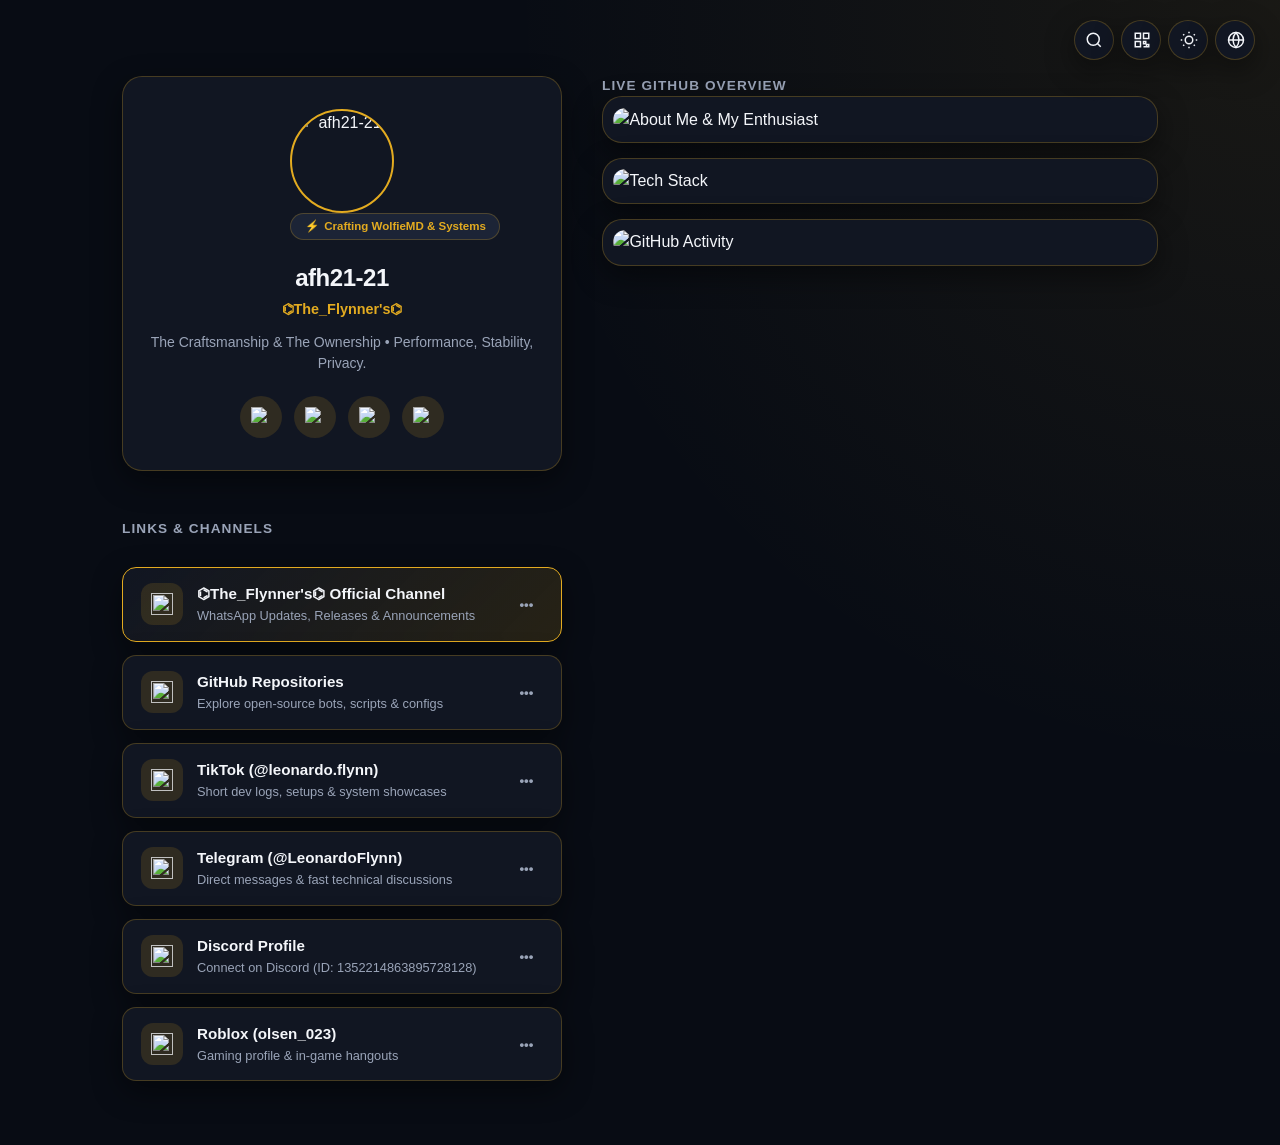
==== commit 8c62f4ea: "refactor: update layout and comments for clarity and responsiveness" ====
--- a/index.html
+++ b/index.html
@@ -66,9 +66,9 @@
     </div>
   </header>
 
-  <!-- Main Responsive Split-Grid Container -->
+  <!-- Main Responsive Split-Grid Container (Links di Kiri, GitHub di Kanan) -->
   <main class="split-container">
-    <!-- Left Column: Profile + Live GitHub (Sticky on Desktop) -->
+    <!-- Left Column: Profile Card & Linktree Links -->
     <aside class="profile-column">
       <div class="profile-card">
         <div class="avatar-wrapper">
@@ -86,7 +86,22 @@
         <nav id="social-row" class="social-row" aria-label="Social Links"></nav>
       </div>
 
-      <!-- Live GitHub Profile Cards -->
+      <!-- Links & Channels (Kolom Kiri di Desktop) -->
+      <section class="content-column" style="margin-top: 1.5rem;">
+        <div class="section-header">
+          <h2 id="section-links-title" class="section-title">Links & Channels</h2>
+        </div>
+        <div id="links-container" class="links-grid">
+          <div class="skeleton-card"></div>
+          <div class="skeleton-card"></div>
+          <div class="skeleton-card"></div>
+          <div class="skeleton-card"></div>
+        </div>
+      </section>
+    </aside>
+
+    <!-- Right Column: Live GitHub Overview (Kolom Kanan di Desktop) -->
+    <section class="github-right-column">
       <div class="github-embed-section">
         <h2 id="section-github-title" class="section-title">Live GitHub Overview</h2>
         <div id="github-cards-grid" class="github-cards-grid">
@@ -101,38 +116,8 @@
           </a>
         </div>
       </div>
-    </aside>
-
-    <!-- Right Column: Linktree Cards -->
-    <section class="content-column">
-      <div class="section-header">
-        <h2 id="section-links-title" class="section-title">Links & Channels</h2>
-      </div>
-
-      <div id="links-container" class="links-grid">
-        <div class="skeleton-card"></div>
-        <div class="skeleton-card"></div>
-        <div class="skeleton-card"></div>
-        <div class="skeleton-card"></div>
-      </div>
     </section>
   </main>
-
-<!-- Live GitHub Profile Cards Embed (Auto Dark/Light Sync) -->
-      <div class="github-embed-section">
-        <h2 id="section-github-title" class="section-title">Live GitHub Overview</h2>
-        <div id="github-cards-grid" class="github-cards-grid">
-          <a href="https://github.com/afh21-21" target="_blank" rel="noopener noreferrer" class="github-card bouncy">
-            <img id="gh-about-img" alt="About Me & My Enthusiast" loading="lazy">
-          </a>
-          <a href="https://github.com/afh21-21" target="_blank" rel="noopener noreferrer" class="github-card bouncy">
-            <img id="gh-stack-img" alt="Tech Stack" loading="lazy">
-          </a>
-          <a href="https://github.com/afh21-21" target="_blank" rel="noopener noreferrer" class="github-card bouncy">
-            <img id="gh-stats-img" alt="GitHub Activity" loading="lazy">
-          </a>
-        </div>
-      </div>
 
   <!-- Linktree-Style Preview & Click-Guard Modal -->
   <div id="preview-modal" class="modal-backdrop hidden" role="dialog" aria-modal="true">
@@ -155,7 +140,8 @@
       </div>
     </div>
   </div>
- <!-- QR Code Share Modal -->
+
+  <!-- QR Code Share Modal -->
   <div id="qr-modal" class="modal-backdrop hidden" role="dialog" aria-modal="true">
     <div class="modal-card">
       <button id="qr-close" class="modal-close-btn bouncy" aria-label="Close">✕</button>
--- a/css/layout.css
+++ b/css/layout.css
@@ -1,3 +1,4 @@
+/* Posisi Tombol Ikon Kanan Atas */
 .top-controls {
   position: fixed;
   top: 0.85rem;
@@ -8,6 +9,7 @@
   gap: 0.45rem;
 }
 
+/* Container Utama (Mode Mobile / HP: 1 Kolom Vertikal) */
 .split-container {
   width: 100%;
   max-width: 520px;
@@ -24,29 +26,37 @@
   gap: 1.5rem;
 }
 
-/* Desktop Split-Grid Menyamping */
+.content-column {
+  display: flex;
+  flex-direction: column;
+  gap: 1rem;
+}
+
+.github-right-column {
+  display: flex;
+  flex-direction: column;
+  gap: 1.25rem;
+}
+
+/* Desktop Split-Grid Menyamping (≥ 900px) */
 @media (min-width: 900px) {
   .top-controls {
     top: 1.25rem;
     right: 1.5rem;
   }
 
+  /* Lebar maksimal diperlebar dikit agar muat 2 kolom berdampingan */
   .split-container {
-    max-width: 1080px;
+    max-width: 1100px;
     padding: 4.75rem 2rem 4rem;
-    grid-template-columns: 400px 1fr;
-    gap: 2.25rem;
+    grid-template-columns: 440px 1fr; /* Kolom Kiri: Profil & Link | Kolom Kanan: GitHub */
+    gap: 2.5rem;
     align-items: start;
   }
 
+  /* Kolom kiri menempel rapi saat halaman di-scroll ke bawah */
   .profile-column {
     position: sticky;
     top: 1.5rem;
   }
-}
-
-.content-column {
-  display: flex;
-  flex-direction: column;
-  gap: 1rem;
 }
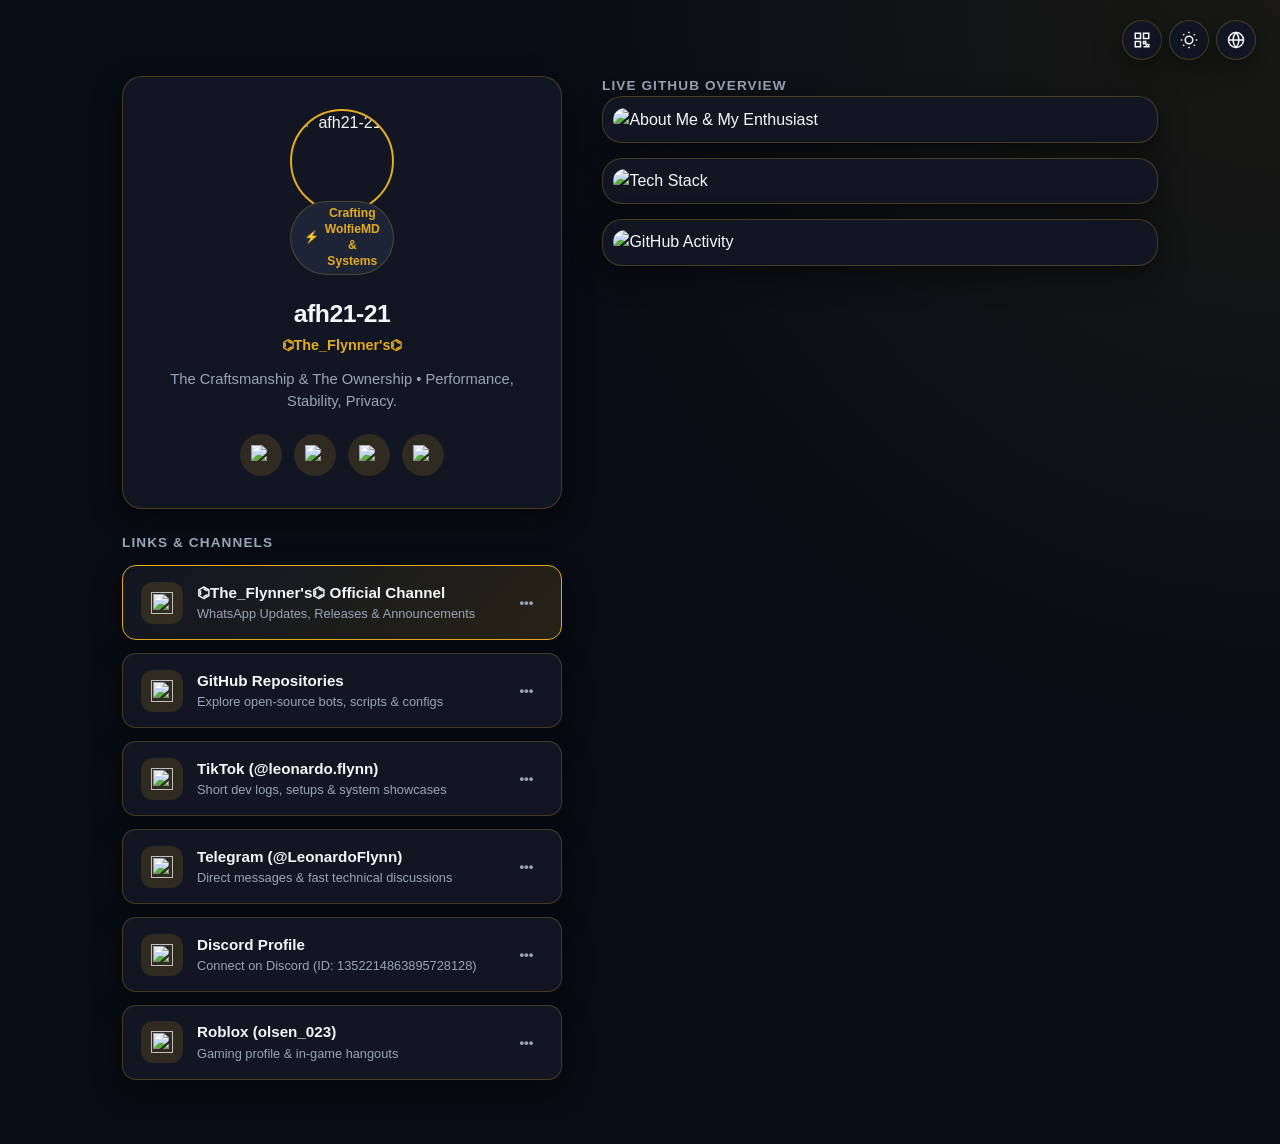
==== commit 55436641: "feat: add Scenic Glass theme and update admin dashboard with new theme option" ====
--- a/index.html
+++ b/index.html
@@ -18,12 +18,6 @@
 <body>
   <!-- Minimalist Top-Right Icon Controls -->
   <header class="top-controls" aria-label="Site Controls">
-    <button id="btn-search" class="icon-btn bouncy" title="Quick Search (Ctrl+K)" aria-label="Search">
-      <svg width="18" height="18" viewBox="0 0 24 24" fill="none" stroke="currentColor" stroke-width="2">
-        <circle cx="11" cy="11" r="8"></circle><line x1="21" y1="21" x2="16.65" y2="16.65"></line>
-      </svg>
-    </button>
-
     <button id="btn-qr" class="icon-btn bouncy" title="Share QR Code" aria-label="QR Code">
       <svg width="18" height="18" viewBox="0 0 24 24" fill="none" stroke="currentColor" stroke-width="2">
         <rect x="3" y="3" width="7" height="7"></rect><rect x="14" y="3" width="7" height="7"></rect>
@@ -44,6 +38,7 @@
         <button data-set-theme="material" class="popover-item">Material You</button>
         <button data-set-theme="catppuccin" class="popover-item">Catppuccin Mocha</button>
         <button data-set-theme="apple" class="popover-item">Apple Elegant</button>
+        <button data-set-theme="glass" class="popover-item">Scenic Glass</button>
       </div>
     </div>
 
--- a/css/themes.css
+++ b/css/themes.css
@@ -81,4 +81,34 @@
   --radius-btn: 14px;
   --shadow-card: 0 8px 24px rgba(0, 0, 0, 0.06);
   --backdrop-blur: blur(20px);
+}
+
+[data-theme="glass"] {
+  --bg-page: rgba(15, 17, 23, 0.65);
+  --bg-gradient: none;
+  --bg-surface: rgba(25, 28, 38, 0.75);
+  --bg-surface-hover: rgba(35, 42, 56, 0.85);
+  --bg-elevated: rgba(35, 40, 52, 0.85);
+  --text-primary: #f0f6fc;
+  --text-secondary: #8b949e;
+  --accent: #e3ab20;
+  --accent-soft: rgba(227, 171, 32, 0.18);
+  --accent-contrast: #080c14;
+  --border-color: rgba(255, 255, 255, 0.12);
+  --border-width: 1px;
+  --radius-card: 20px;
+  --radius-btn: 14px;
+  --shadow-card: 0 8px 32px 0 rgba(0, 0, 0, 0.37);
+  --backdrop-blur: blur(16px);
+  
+  /* Background Gambar Eksklusif */
+  --custom-bg: url('https://images.unsplash.com/photo-1518709268805-4e9042af9f23?q=80&w=1920&auto=format&fit=crop');
+}
+
+/* Mengaktifkan Wallpaper Wallpaper Latar Belakang Khusus Tema Glass */
+[data-theme="glass"] body {
+  background-image: var(--custom-bg);
+  background-size: cover;
+  background-position: center;
+  background-attachment: fixed;
 }
--- a/css/layout.css
+++ b/css/layout.css
@@ -9,33 +9,26 @@
   gap: 0.45rem;
 }
 
-/* Container Utama (Mode Mobile / HP: 1 Kolom Vertikal) */
+html, body {
+  max-width: 100%;
+  overflow-x: hidden;
+}
+
 .split-container {
   width: 100%;
   max-width: 520px;
   margin: 0 auto;
-  padding: 4.25rem 1rem 3rem;
+  padding: 4.25rem 0.9rem 3rem;
   display: grid;
-  grid-template-columns: 1fr;
+  grid-template-columns: minmax(0, 1fr); /* Kunci anti-jebol di CSS Grid */
   gap: 1.5rem;
 }
 
-.profile-column {
-  display: flex;
-  flex-direction: column;
-  gap: 1.5rem;
-}
-
-.content-column {
-  display: flex;
-  flex-direction: column;
-  gap: 1rem;
-}
-
+.profile-column,
+.content-column,
 .github-right-column {
-  display: flex;
-  flex-direction: column;
-  gap: 1.25rem;
+  min-width: 0;
+  width: 100%;
 }
 
 /* Desktop Split-Grid Menyamping (≥ 900px) */
--- a/css/components.css
+++ b/css/components.css
@@ -55,21 +55,28 @@
   font-weight: 600;
 }
 
-/* Profile Card (Kolom Kiri) */
+/* Profile Card (Kolom Kiri) - Dioptimalkan untuk berbagai DPI */
 .profile-card {
   background: var(--bg-surface);
   border: var(--border-width) solid var(--border-color);
   backdrop-filter: var(--backdrop-blur);
   border-radius: var(--radius-card);
-  padding: 2rem 1.5rem;
+  padding: 2rem 1.15rem;
   text-align: center;
   box-shadow: var(--shadow-card);
+  width: 100%;
+  overflow-wrap: break-word;
+  word-wrap: break-word;
 }
 
 .avatar-wrapper {
   position: relative;
   width: 104px;
   margin: 0 auto 1.25rem;
+  display: flex;
+  flex-direction: column;
+  align-items: center;
+  justify-content: center;
 }
 
 .avatar-img {
@@ -83,20 +90,24 @@
 .status-pill {
   display: inline-flex;
   align-items: center;
+  justify-content: center;
   gap: 0.35rem;
   margin-top: -12px;
-  padding: 0.25rem 0.85rem;
+  padding: 0.28rem 0.85rem;
+  max-width: 100%;
   border-radius: 999px;
   background: var(--bg-elevated);
   border: 1px solid var(--border-color);
-  font-size: 0.72rem;
+  font-size: clamp(0.68rem, 2.8vw, 0.76rem);
   font-weight: 600;
   color: var(--accent);
-  white-space: nowrap;
+  white-space: normal; /* Aman untuk DPI besar / zoom 150% */
+  text-align: center;
+  line-height: 1.3;
 }
 
 .profile-title {
-  font-size: 1.5rem;
+  font-size: clamp(1.25rem, 5vw, 1.55rem);
   font-weight: 800;
   letter-spacing: -0.02em;
 }
@@ -109,9 +120,11 @@
 }
 
 .profile-bio {
-  font-size: 0.875rem;
+  font-size: clamp(0.82rem, 3.4vw, 0.92rem);
   color: var(--text-secondary);
   margin-top: 0.75rem;
+  line-height: 1.5;
+  max-width: 100%;
 }
 
 .social-row {
@@ -164,6 +177,8 @@
   border-radius: var(--radius-btn);
   box-shadow: var(--shadow-card);
   position: relative;
+  width: 100%;
+  min-width: 0;
 }
 
 .link-card.featured {
@@ -197,6 +212,8 @@
   white-space: nowrap;
   overflow: hidden;
   text-overflow: ellipsis;
+  overflow-wrap: break-word;
+  word-break: break-word;
 }
 
 .link-subtitle {
@@ -205,6 +222,8 @@
   white-space: nowrap;
   overflow: hidden;
   text-overflow: ellipsis;
+  overflow-wrap: break-word;
+  word-break: break-word;
 }
 
 .link-more-btn {
@@ -215,6 +234,7 @@
   place-items: center;
   color: var(--text-secondary);
   font-weight: 700;
+  flex-shrink: 0;
 }
 
 .link-more-btn:hover {
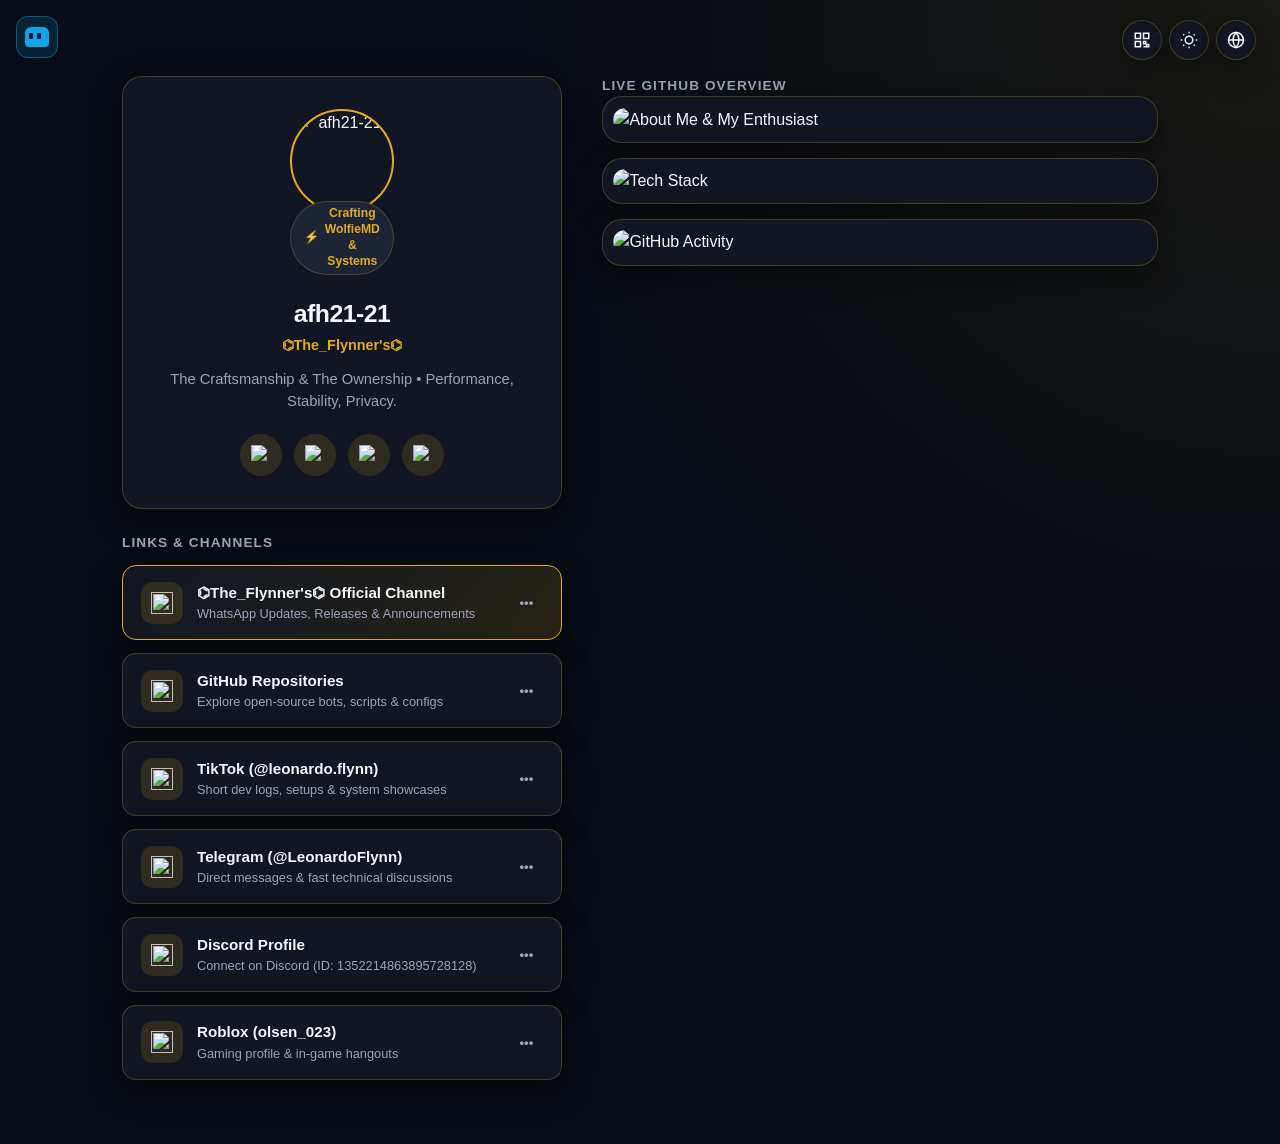
==== commit 264d91a4: "Add VS Code pet that follows cursor Added a VS Code pet feature that follows the cursor." ====
--- a/index.html
+++ b/index.html
@@ -16,6 +16,18 @@
   <link rel="stylesheet" href="css/animations.css">
 </head>
 <body>
+  <!-- VS Code Pet (Pojok Kiri Atas - Mata Mengikuti Kursor) -->
+  <div id="vscode-pet" class="vscode-pet" title="Kaisar's Little Pet">
+    <div class="pet-body">
+      <div class="pet-antenna left"></div>
+      <div class="pet-antenna right"></div>
+      <div class="pet-eyes">
+        <div class="pet-pupil" id="pupil-left"></div>
+        <div class="pet-pupil" id="pupil-right"></div>
+      </div>
+    </div>
+  </div>
+
   <!-- Minimalist Top-Right Icon Controls -->
   <header class="top-controls" aria-label="Site Controls">
     <button id="btn-qr" class="icon-btn bouncy" title="Share QR Code" aria-label="QR Code">
@@ -114,24 +126,21 @@
     </section>
   </main>
 
-  <!-- Linktree-Style Preview & Click-Guard Modal -->
-  <div id="preview-modal" class="modal-backdrop hidden" role="dialog" aria-modal="true">
+  <div id="link-modal" class="modal-backdrop" style="display: none;">
     <div class="modal-card">
-      <button id="modal-close" class="modal-close-btn bouncy" aria-label="Close">✕</button>
-      <div class="modal-icon-box">
-        <img id="modal-icon" src="" alt="" width="32" height="32">
-      </div>
-      <h3 id="modal-title" class="modal-title">Link Title</h3>
-      <p id="modal-subtitle" class="modal-subtitle">Description</p>
-      <div class="modal-url-box">
-        <code id="modal-url">https://...</code>
-      </div>
+      <button class="modal-close-btn" id="modal-close">
+        <svg width="14" height="14" viewBox="0 0 24 24" fill="none" stroke="currentColor" stroke-width="2.5">
+          <line x1="18" y1="6" x2="6" y2="18"></line>
+          <line x1="6" y1="6" x2="18" y2="18"></line>
+        </svg>
+      </button>
+      <div class="modal-icon-box" id="modal-icon"></div>
+      <h3 class="modal-title" id="modal-title"></h3>
+      <p class="modal-subtitle" id="modal-subtitle"></p>
+      <div class="modal-url-box" id="modal-url"></div>
       <div class="modal-actions">
-        <button id="modal-copy-btn" class="btn-secondary bouncy">Copy Link</button>
-        <a id="modal-open-btn" href="#" target="_blank" rel="noopener noreferrer" class="btn-primary bouncy">
-          <span class="btn-label">Continue to Link</span>
-          <span class="btn-spinner hidden"></span>
-        </a>
+        <a href="#" id="modal-copy" class="btn-secondary">Copy Link</a>
+        <a href="#" id="modal-go" target="_blank" class="btn-primary">Continue to Link</a>
       </div>
     </div>
   </div>
@@ -157,4 +166,4 @@
   <!-- Modular Scripts -->
   <script type="module" src="js/app.js"></script>
 </body>
-</html>+</html>
--- a/css/components.css
+++ b/css/components.css
@@ -265,7 +265,7 @@
   border-radius: calc(var(--radius-card) - 6px);
 }
 
-/* Modal Preview */
+/* Modal Preview yang Lebih Responsif & Aman di HP */
 .modal-backdrop {
   position: fixed;
   inset: 0;
@@ -273,61 +273,84 @@
   backdrop-filter: blur(6px);
   display: grid;
   place-items: center;
-  padding: 1.25rem;
+  padding: 1rem;
   z-index: 200;
 }
 
 .modal-card {
   width: 100%;
-  max-width: 400px;
+  max-width: 380px;
   background: var(--bg-elevated);
   border: var(--border-width) solid var(--border-color);
   border-radius: var(--radius-card);
-  padding: 1.75rem 1.5rem;
+  padding: 1.5rem 1.25rem 1.25rem;
   text-align: center;
   position: relative;
   box-shadow: 0 20px 50px rgba(0, 0, 0, 0.55);
+  box-sizing: border-box;
 }
 
 .modal-close-btn {
   position: absolute;
-  top: 1rem;
-  right: 1rem;
+  top: 0.85rem;
+  right: 0.85rem;
   width: 32px;
   height: 32px;
   border-radius: 50%;
   background: var(--accent-soft);
   color: var(--text-primary);
+  display: grid;
+  place-items: center;
+  border: none;
+  cursor: pointer;
+  z-index: 10;
+  flex-shrink: 0;
 }
 
 .modal-icon-box {
-  width: 56px;
-  height: 56px;
-  margin: 0 auto 1rem;
+  width: 54px;
+  height: 54px;
+  margin: 0.5rem auto 0.75rem;
   border-radius: 16px;
   background: var(--accent-soft);
   display: grid;
   place-items: center;
 }
 
+.modal-title {
+  font-size: 1.1rem;
+  font-weight: 700;
+  color: var(--text-primary);
+  margin-bottom: 0.25rem;
+  padding-right: 1.5rem;
+  padding-left: 1.5rem;
+}
+
+.modal-subtitle {
+  font-size: 0.82rem;
+  color: var(--text-secondary);
+  margin-bottom: 1rem;
+}
+
 .modal-url-box {
-  margin: 1rem 0 1.25rem;
+  margin: 0.75rem 0 1rem;
   padding: 0.6rem 0.85rem;
   border-radius: 10px;
   background: var(--bg-page);
-  font-size: 0.78rem;
+  font-size: 0.76rem;
   color: var(--text-secondary);
   overflow: hidden;
   text-overflow: ellipsis;
   white-space: nowrap;
+  width: 100%;
+  box-sizing: border-box;
 }
 
 .modal-actions {
   display: grid;
   grid-template-columns: 1fr 1.3fr;
-  gap: 0.65rem;
-}
-
+  gap: 0.6rem;
+}
 .btn-secondary, .btn-primary {
   padding: 0.75rem 1rem;
   border-radius: var(--radius-btn);
@@ -363,4 +386,44 @@
   font-weight: 700;
   z-index: 300;
   box-shadow: 0 8px 24px rgba(0, 0, 0, 0.35);
-}+}
+
+.vscode-pet {
+  position: fixed;
+  top: 1rem;
+  left: 1rem;
+  z-index: 150;
+  width: 42px;
+  height: 42px;
+  background: rgba(14, 165, 233, 0.15);
+  border: 1px solid rgba(14, 165, 233, 0.4);
+  border-radius: 12px;
+  display: grid;
+  place-items: center;
+  backdrop-filter: blur(4px);
+  pointer-events: none; /* Biar tetap bisa klik elemen di bawahnya */
+}
+
+.pet-body {
+  position: relative;
+  width: 24px;
+  height: 20px;
+  background: #0ea5e9;
+  border-radius: 6px 6px 4px 4px;
+}
+
+.pet-eyes {
+  position: absolute;
+  top: 6px;
+  left: 4px;
+  display: flex;
+  gap: 4px;
+}
+
+.pet-pupil {
+  width: 4px;
+  height: 6px;
+  background: #0f172a;
+  border-radius: 1px;
+  transition: transform 0.05s ease-out;
+}
